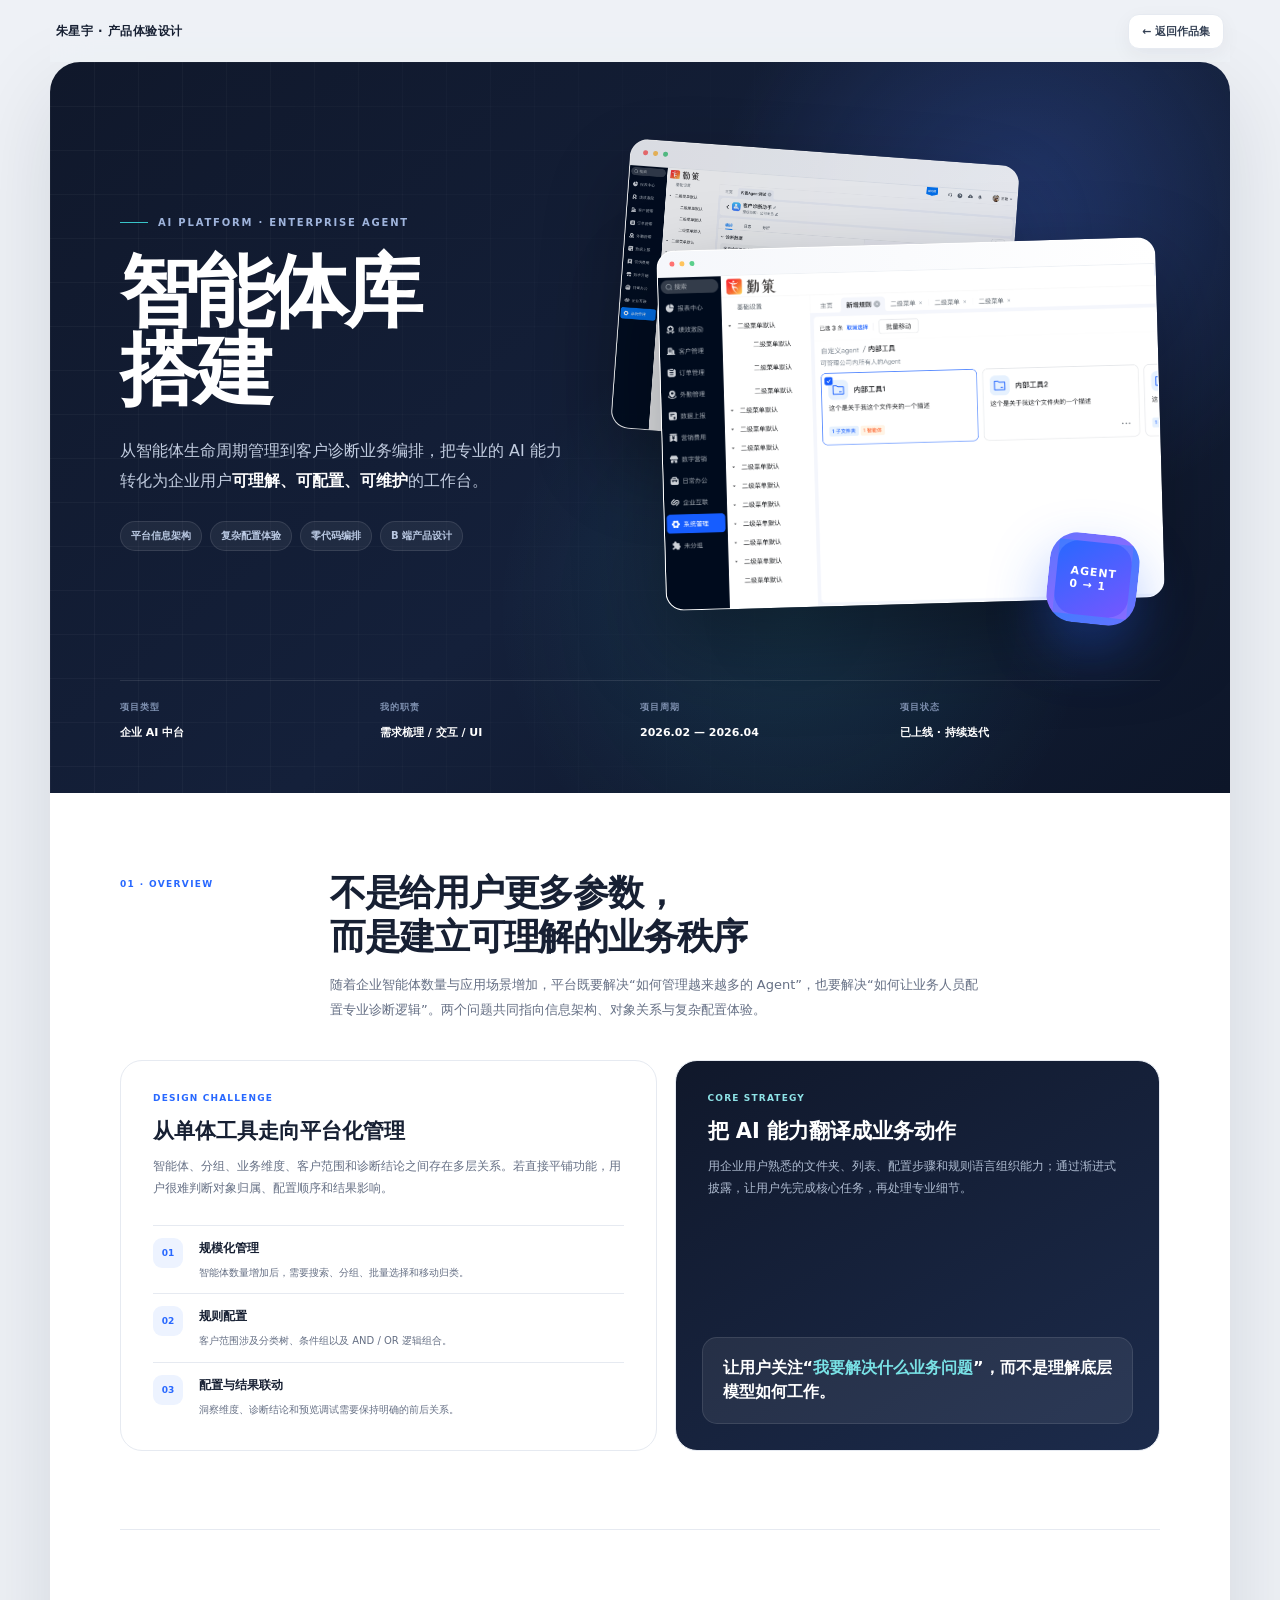
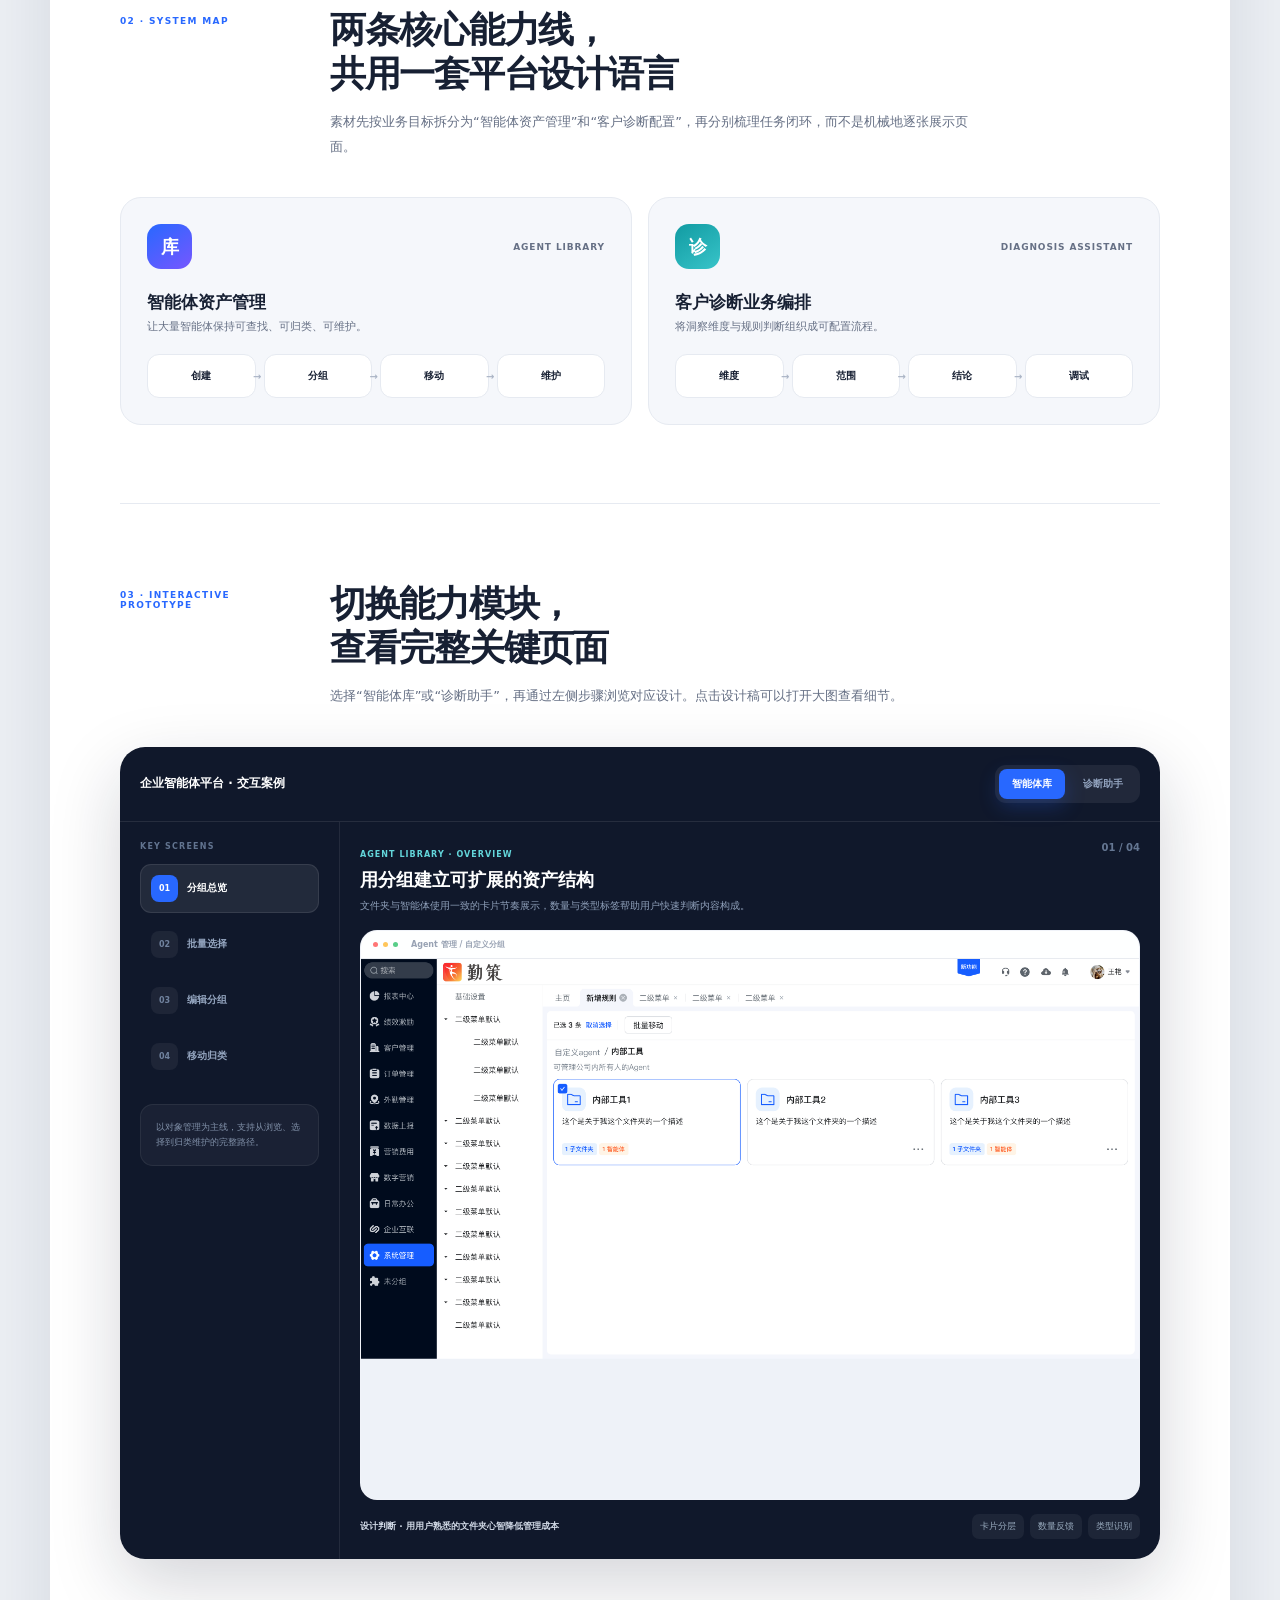
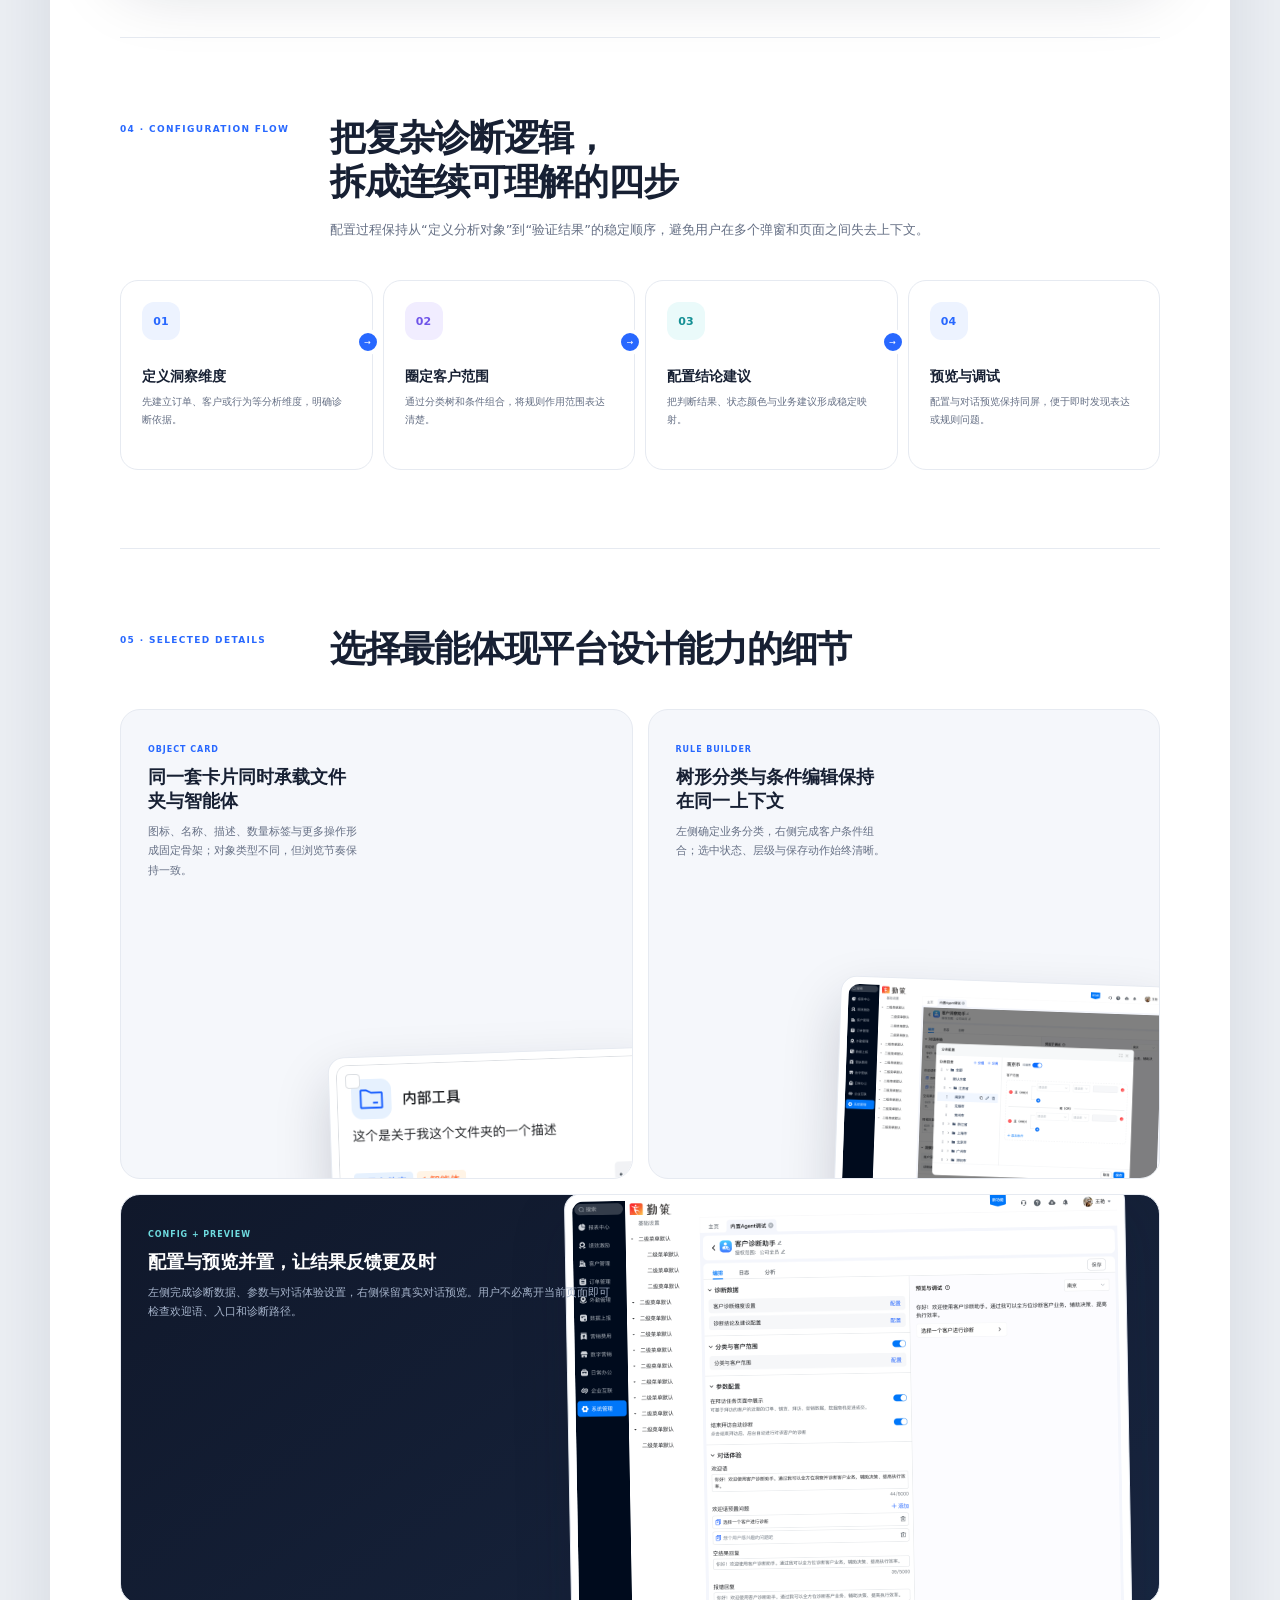
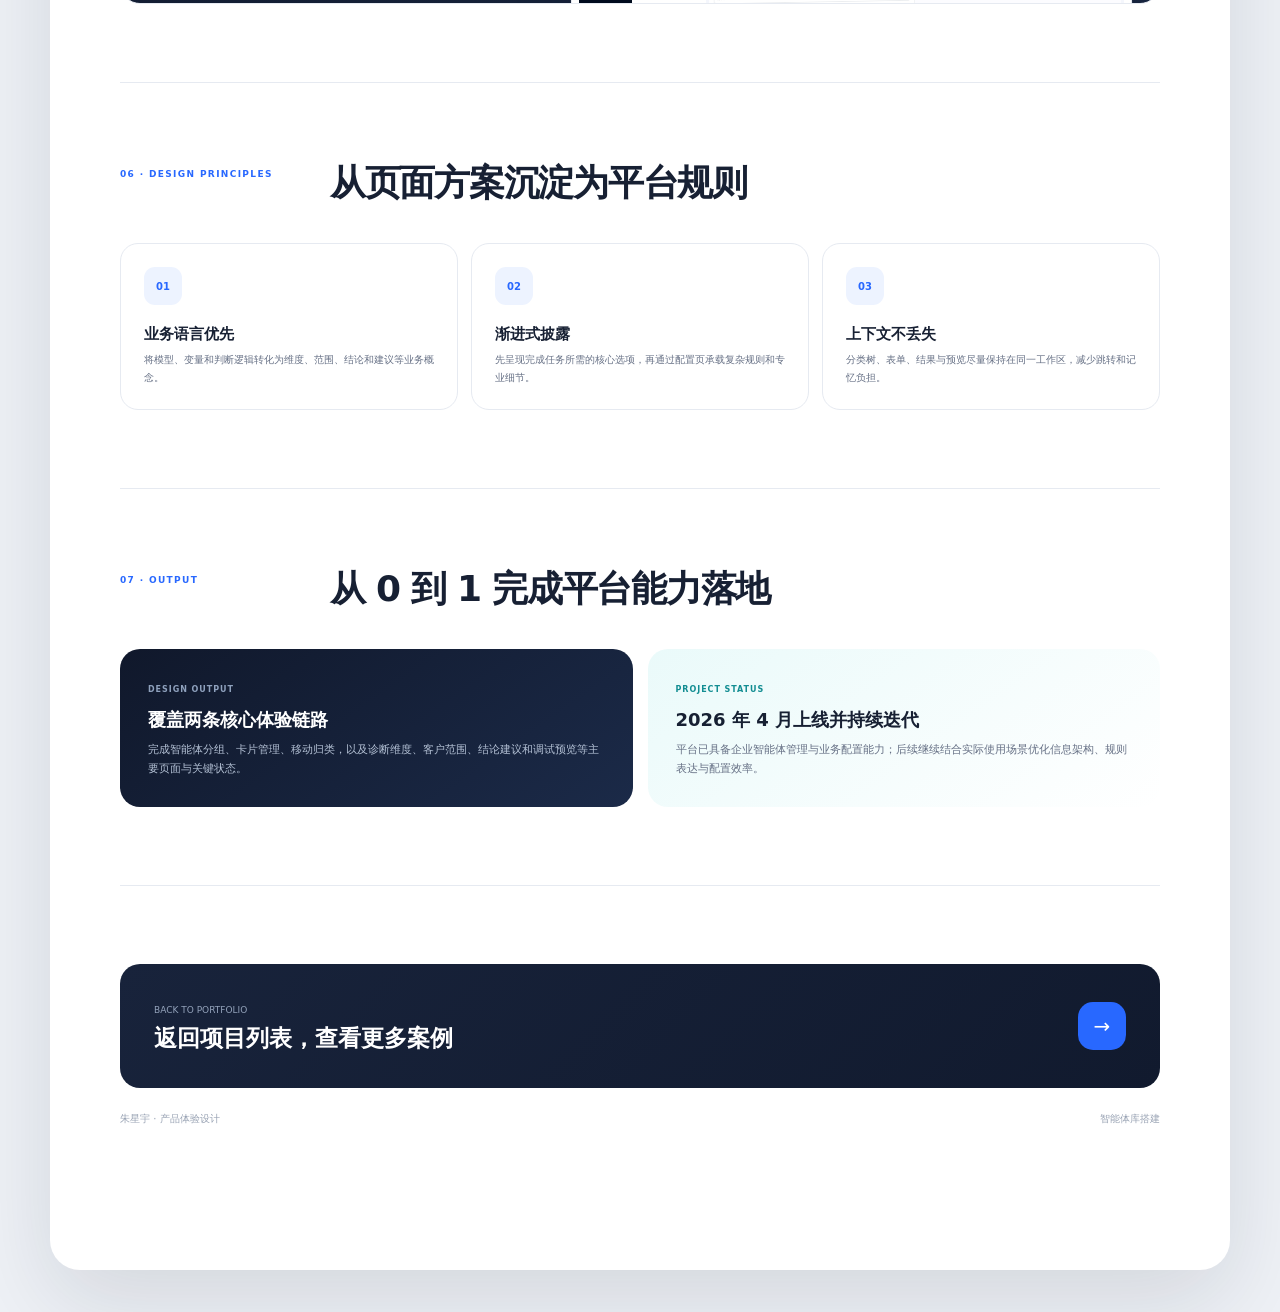
==== agent-platform.html @ 095d8491 "Update portfolio" ====
<!doctype html>
<html lang="zh-CN" class="js">
<head>
<meta charset="utf-8">
<meta name="viewport" content="width=device-width,initial-scale=1,viewport-fit=cover">
<meta name="theme-color" content="#10182b">
<title>智能体库搭建｜朱星宇作品集</title>
<style>
:root{--navy:#10182b;--navy2:#182640;--ink:#172033;--muted:#667085;--line:#e6eaf1;--surface:#f5f7fb;--blue:#2868ff;--blue2:#5b7cff;--cyan:#38c4c9;--purple:#7657ff;--soft-blue:#edf3ff;--soft-cyan:#eafafa;--soft-purple:#f1edff;--white:#fff;--shadow:0 30px 90px rgba(16,24,43,.12);--radius:28px}
*{box-sizing:border-box}html{scroll-behavior:smooth}body{margin:0;color:var(--ink);background:#eef1f6;font-family:Inter,"PingFang SC","Microsoft YaHei",system-ui,-apple-system,sans-serif;-webkit-font-smoothing:antialiased}button,a{font:inherit}button{color:inherit}a{color:inherit;text-decoration:none}img{display:block;max-width:100%}.toolbar{position:sticky;z-index:30;top:0;display:flex;align-items:center;justify-content:space-between;width:min(1180px,calc(100% - 32px));min-height:62px;margin:0 auto;padding:0 6px;background:rgba(238,241,246,.86);backdrop-filter:blur(18px)}.brand{font-size:12px;font-weight:850;letter-spacing:.04em}.back{display:inline-flex;align-items:center;gap:8px;padding:9px 13px;color:#344054;background:#fff;border:1px solid var(--line);border-radius:11px;font-size:11px;font-weight:750;box-shadow:0 6px 20px rgba(16,24,43,.05);transition:.25s}.back:hover{color:var(--blue);border-color:#c9d8ff;transform:translateY(-1px)}.wrap{width:min(1180px,calc(100% - 32px));margin:0 auto 42px}.case{overflow:hidden;background:#fff;border-radius:30px;box-shadow:var(--shadow)}
.hero{position:relative;isolation:isolate;min-height:680px;padding:82px 70px 52px;color:#fff;background:radial-gradient(circle at 82% 22%,rgba(74,120,255,.25),transparent 27%),radial-gradient(circle at 63% 75%,rgba(56,196,201,.12),transparent 32%),linear-gradient(140deg,#10182b 0%,#14203a 54%,#0d1629 100%)}.hero:before{position:absolute;z-index:-1;inset:0;background-image:linear-gradient(rgba(255,255,255,.035) 1px,transparent 1px),linear-gradient(90deg,rgba(255,255,255,.035) 1px,transparent 1px);background-size:44px 44px;mask-image:linear-gradient(90deg,#000,transparent 75%);content:""}.hero-grid{display:grid;grid-template-columns:minmax(0,.9fr) minmax(470px,1.1fr);align-items:center;gap:54px}.eyebrow{display:flex;align-items:center;gap:10px;margin-bottom:25px;color:#9fb4dc;font-size:10px;font-weight:850;letter-spacing:.18em}.eyebrow:before{width:28px;height:1px;background:var(--cyan);content:""}h1{max-width:600px;margin:0;font-size:clamp(54px,6.2vw,84px);line-height:.98;letter-spacing:-.055em}.hero-lead{max-width:570px;margin:27px 0 0;color:#c2cde0;font-size:16px;line-height:1.9}.hero-lead strong{color:#fff}.chips{display:flex;flex-wrap:wrap;gap:8px;margin-top:24px}.chip{padding:7px 10px;color:#b9c8e2;background:rgba(255,255,255,.06);border:1px solid rgba(255,255,255,.1);border-radius:999px;font-size:10px;font-weight:750}.hero-visual{position:relative;height:480px}.browser-card{position:absolute;overflow:hidden;background:#fff;border:1px solid rgba(255,255,255,.16);border-radius:18px;box-shadow:0 35px 85px rgba(0,0,0,.34)}.browser-card:before{display:block;height:25px;background:linear-gradient(90deg,#f5f7fb,#fff);border-bottom:1px solid #eef1f5;content:""}.browser-card:after{position:absolute;top:10px;left:12px;width:5px;height:5px;background:#ff7272;border-radius:50%;box-shadow:10px 0 #ffc45d,20px 0 #5bcf8c;content:""}.browser-card img{width:100%;height:calc(100% - 25px);object-fit:cover;object-position:left top}.browser-card.primary{z-index:2;right:0;bottom:20px;width:92%;height:360px;transform:rotate(-1.6deg)}.browser-card.secondary{z-index:1;top:8px;left:2px;width:72%;height:290px;opacity:.88;transform:rotate(4.2deg)}.hero-orb{position:absolute;z-index:4;right:4%;bottom:0;display:grid;place-items:center;width:90px;height:90px;background:linear-gradient(145deg,var(--blue),var(--purple));border:8px solid rgba(255,255,255,.12);border-radius:28px;box-shadow:0 25px 55px rgba(40,104,255,.35);font-size:11px;font-weight:900;letter-spacing:.08em;transform:rotate(6deg)}.hero-meta{display:grid;grid-template-columns:repeat(4,1fr);gap:0;margin-top:56px;border-top:1px solid rgba(255,255,255,.1)}.meta-item{padding:20px 20px 0 0}.meta-item span{display:block;margin-bottom:7px;color:#7f91b1;font-size:9px;font-weight:800;letter-spacing:.1em}.meta-item strong{font-size:11px;line-height:1.55}
.content{padding:0 70px 66px}.section{padding:78px 0;border-bottom:1px solid var(--line)}.section:last-child{border-bottom:0}.section-head{display:grid;grid-template-columns:180px 1fr;gap:30px;margin-bottom:38px}.section-kicker{padding-top:8px;color:var(--blue);font-size:9px;font-weight:900;letter-spacing:.15em}.section-head h2{max-width:690px;margin:0;font-size:36px;line-height:1.22;letter-spacing:-.035em}.section-intro{max-width:650px;margin:14px 0 0;color:var(--muted);font-size:13px;line-height:1.9}.overview{display:grid;grid-template-columns:1.05fr .95fr;gap:18px}.context-card,.strategy-card{padding:32px;border:1px solid var(--line);border-radius:22px}.context-card{background:#fff}.strategy-card{position:relative;overflow:hidden;min-height:320px;color:#fff;background:linear-gradient(150deg,var(--navy),#1c2b4b)}.card-label{color:var(--blue);font-size:9px;font-weight:900;letter-spacing:.13em}.strategy-card .card-label{color:#8ee3e7}.context-card h3,.strategy-card h3{margin:14px 0 10px;font-size:21px}.context-card p,.strategy-card p{margin:0;color:var(--muted);font-size:12px;line-height:1.85}.strategy-card p{max-width:480px;color:#aebbd0}.problem-list{display:grid;gap:12px;margin-top:25px}.problem{display:grid;grid-template-columns:34px 1fr;gap:12px;align-items:start;padding-top:12px;border-top:1px solid var(--line)}.problem i{display:grid;place-items:center;width:30px;height:30px;color:var(--blue);background:var(--soft-blue);border-radius:9px;font-size:9px;font-style:normal;font-weight:900}.problem strong{display:block;margin:2px 0 4px;font-size:12px}.problem span{color:var(--muted);font-size:10px;line-height:1.65}.strategy-quote{position:absolute;right:26px;bottom:26px;left:26px;padding:18px 20px;color:#fff;background:rgba(255,255,255,.07);border:1px solid rgba(255,255,255,.1);border-radius:15px;font-size:16px;font-weight:800;line-height:1.55}.strategy-quote em{color:#79e2e6;font-style:normal}
.arch-grid{display:grid;grid-template-columns:1fr 1fr;gap:16px}.arch-lane{padding:26px;background:var(--surface);border:1px solid var(--line);border-radius:21px}.arch-lane__top{display:flex;align-items:center;justify-content:space-between;gap:15px;margin-bottom:22px}.arch-lane__icon{display:grid;place-items:center;width:45px;height:45px;color:#fff;background:linear-gradient(145deg,var(--blue),var(--purple));border-radius:14px;font-size:18px;font-weight:900}.arch-lane:nth-child(2) .arch-lane__icon{background:linear-gradient(145deg,#119ba2,var(--cyan))}.arch-lane__top span{color:var(--muted);font-size:9px;font-weight:850;letter-spacing:.1em}.arch-lane h3{margin:0 0 5px;font-size:17px}.arch-lane p{margin:0;color:var(--muted);font-size:11px}.arch-flow{display:grid;grid-template-columns:repeat(4,1fr);gap:8px;margin-top:20px}.arch-step{position:relative;padding:14px 9px;background:#fff;border:1px solid var(--line);border-radius:12px;text-align:center;font-size:10px;font-weight:800}.arch-step:not(:last-child):after{position:absolute;z-index:2;top:50%;right:-7px;color:#aab4c5;content:"→";transform:translateY(-50%)}
.workspace{overflow:hidden;background:var(--navy);border-radius:25px;box-shadow:0 25px 70px rgba(16,24,43,.18)}.workspace-top{display:flex;align-items:center;justify-content:space-between;gap:20px;padding:18px 20px;border-bottom:1px solid rgba(255,255,255,.09)}.workspace-title{color:#fff;font-size:12px;font-weight:850}.mode-tabs{display:flex;gap:5px;padding:4px;background:rgba(255,255,255,.07);border-radius:11px}.mode-tab{padding:8px 13px;color:#91a2bd;background:transparent;border:0;border-radius:8px;font-size:10px;font-weight:800;cursor:pointer;transition:.22s}.mode-tab.is-active{color:#fff;background:var(--blue);box-shadow:0 7px 20px rgba(40,104,255,.25)}.workspace-body{display:grid;grid-template-columns:220px minmax(0,1fr)}.screen-menu{padding:20px;border-right:1px solid rgba(255,255,255,.08)}.screen-menu__label{margin-bottom:13px;color:#627490;font-size:8px;font-weight:900;letter-spacing:.15em}.screen-list{display:grid;gap:7px}.screen-btn{display:grid;grid-template-columns:27px 1fr;align-items:center;gap:9px;width:100%;padding:10px;color:#94a5bf;background:transparent;border:1px solid transparent;border-radius:11px;text-align:left;font-size:10px;font-weight:750;cursor:pointer;transition:.22s}.screen-btn span{display:grid;place-items:center;width:27px;height:27px;color:#71839f;background:rgba(255,255,255,.06);border-radius:8px;font-size:8px;font-weight:900}.screen-btn.is-active{color:#fff;background:rgba(255,255,255,.08);border-color:rgba(255,255,255,.09)}.screen-btn.is-active span{color:#fff;background:var(--blue)}.screen-note{margin-top:23px;padding:15px;color:#8090a8;background:rgba(255,255,255,.045);border:1px solid rgba(255,255,255,.065);border-radius:13px;font-size:9px;line-height:1.7}.screen-main{min-width:0;padding:20px}.screen-copy{display:flex;align-items:flex-start;justify-content:space-between;gap:30px;margin-bottom:16px}.screen-copy span{color:#63d6db;font-size:8px;font-weight:900;letter-spacing:.13em}.screen-copy h3{margin:7px 0 5px;color:#fff;font-size:18px}.screen-copy p{max-width:630px;margin:0;color:#8fa0ba;font-size:10px;line-height:1.7}.screen-counter{flex:0 0 auto;color:#657793;font-size:10px;font-weight:850}.design-window{position:relative;overflow:hidden;height:570px;background:#eef2f8;border:1px solid rgba(255,255,255,.1);border-radius:17px}.window-bar{position:absolute;z-index:3;top:0;right:0;left:0;display:flex;align-items:center;gap:5px;height:28px;padding:0 12px;background:rgba(255,255,255,.97);border-bottom:1px solid #e8ebf0}.window-bar i{width:5px;height:5px;background:#ff7676;border-radius:50%}.window-bar i:nth-child(2){background:#ffc65b}.window-bar i:nth-child(3){background:#59ce88}.window-bar strong{margin-left:8px;color:#98a2b3;font-size:8px}.screen-image-button{width:100%;height:100%;padding:28px 0 0;background:transparent;border:0;cursor:zoom-in}.screen-image-button img{width:100%;height:100%;object-fit:contain;object-position:center top;transition:opacity .2s,transform .45s}.screen-image-button:hover img{transform:scale(1.008)}.screen-caption{display:flex;align-items:center;justify-content:space-between;gap:14px;margin-top:14px;color:#7d8da6;font-size:9px}.screen-caption strong{color:#d1d9e6;font-size:9px}.screen-caption__changes{display:flex;flex-wrap:wrap;justify-content:flex-end;gap:6px}.screen-caption__changes span{padding:6px 8px;color:#9aacbf;background:rgba(255,255,255,.055);border-radius:7px}
.flow-board{display:grid;grid-template-columns:repeat(4,1fr);gap:10px}.flow-card{position:relative;min-height:190px;padding:21px;background:#fff;border:1px solid var(--line);border-radius:18px}.flow-card:not(:last-child):after{position:absolute;z-index:2;top:48px;right:-9px;display:grid;place-items:center;width:18px;height:18px;color:#fff;background:var(--blue);border:4px solid #fff;border-radius:50%;font-size:8px;content:"→"}.flow-card i{display:grid;place-items:center;width:38px;height:38px;margin-bottom:28px;color:var(--blue);background:var(--soft-blue);border-radius:12px;font-size:11px;font-style:normal;font-weight:900}.flow-card:nth-child(2) i{color:#6f54e9;background:var(--soft-purple)}.flow-card:nth-child(3) i{color:#148f94;background:var(--soft-cyan)}.flow-card h3{margin:0 0 7px;font-size:14px}.flow-card p{margin:0;color:var(--muted);font-size:10px;line-height:1.75}
.detail-grid{display:grid;grid-template-columns:1fr 1fr;gap:15px}.detail{position:relative;overflow:hidden;min-height:470px;padding:27px;background:var(--surface);border:1px solid var(--line);border-radius:20px}.detail--wide{grid-column:1/-1;min-height:410px;color:#fff;background:linear-gradient(145deg,var(--navy),var(--navy2))}.detail-copy{position:relative;z-index:3;max-width:47%}.detail-copy span{color:var(--blue);font-size:8px;font-weight:900;letter-spacing:.12em}.detail--wide .detail-copy span{color:#6edbdf}.detail h3{margin:9px 0;color:var(--ink);font-size:18px}.detail--wide h3{color:#fff}.detail p{margin:0;color:var(--muted);font-size:11px;line-height:1.75}.detail--wide p{color:#a5b3ca}.detail-image{position:absolute;right:-30px;bottom:-35px;width:65%;padding:7px;background:#fff;border:1px solid var(--line);border-radius:16px;box-shadow:0 25px 55px rgba(16,24,43,.18);transform:rotate(-2deg);cursor:zoom-in}.detail:nth-child(2) .detail-image{right:-10px;transform:rotate(2deg)}.detail--wide .detail-image{right:30px;bottom:-65px;width:54%;transform:rotate(-1deg)}.detail-image img{width:100%;border-radius:11px}.principles{display:grid;grid-template-columns:repeat(3,1fr);gap:13px}.principle{padding:23px;background:#fff;border:1px solid var(--line);border-radius:18px}.principle i{display:grid;place-items:center;width:38px;height:38px;margin-bottom:20px;color:var(--blue);background:var(--soft-blue);border-radius:11px;font-size:10px;font-style:normal;font-weight:900}.principle h3{margin:0 0 7px;font-size:15px}.principle p{margin:0;color:var(--muted);font-size:10px;line-height:1.75}.output{display:grid;grid-template-columns:1fr 1fr;gap:15px}.output-card{padding:28px;color:#fff;background:linear-gradient(145deg,var(--navy),#1b2a48);border-radius:20px}.output-card:last-child{color:var(--ink);background:linear-gradient(145deg,var(--soft-cyan),#fff)}.output-card span{color:#8fa1bd;font-size:8px;font-weight:900;letter-spacing:.12em}.output-card:last-child span{color:#128d92}.output-card h3{margin:12px 0 8px;font-size:18px}.output-card p{margin:0;color:#b3c0d4;font-size:11px;line-height:1.75}.output-card:last-child p{color:var(--muted)}.next-case{display:flex;align-items:center;justify-content:space-between;gap:20px;padding:34px;color:#fff;background:linear-gradient(135deg,#18233b,#111a2e);border-radius:20px;transition:.25s}.next-case:hover{transform:translateY(-2px);box-shadow:0 18px 45px rgba(16,24,43,.16)}.next-case span{color:#94a3bb;font-size:9px}.next-case h2{margin:6px 0 0;font-size:23px}.next-arrow{display:grid;place-items:center;width:48px;height:48px;background:var(--blue);border-radius:15px;font-size:20px}.footer{display:flex;justify-content:space-between;padding-top:24px;color:#98a2b3;font-size:10px}.lightbox{position:fixed;z-index:100;inset:0;display:none;place-items:center;padding:24px;background:rgba(7,12,22,.93);backdrop-filter:blur(12px)}.lightbox.is-open{display:grid}.lightbox img{max-width:min(1420px,94vw);max-height:88vh;border-radius:12px;box-shadow:0 25px 90px rgba(0,0,0,.55)}.lightbox-close{position:fixed;top:18px;right:20px;width:42px;height:42px;color:#fff;background:rgba(255,255,255,.1);border:1px solid rgba(255,255,255,.18);border-radius:50%;font-size:21px;cursor:pointer}.reveal{opacity:1}.js .reveal{opacity:0;transform:translateY(18px);transition:.65s}.js .reveal.is-visible{opacity:1;transform:none}
@media(max-width:980px){.hero{padding:70px 42px 48px}.hero-grid{grid-template-columns:1fr;gap:35px}.hero-visual{height:460px}.content{padding:0 42px 54px}.workspace-body{grid-template-columns:190px minmax(0,1fr)}.design-window{height:500px}.detail-copy{max-width:55%}}
@media(max-width:720px){html,body{max-width:100%;overflow-x:hidden}.toolbar{display:grid;grid-template-columns:minmax(0,1fr) auto;width:100%;min-height:58px;padding:8px 14px}.brand{min-width:0;font-size:11px;white-space:nowrap}.back{padding:7px 10px;font-size:10px}.wrap{width:100%;margin:0}.case{border-radius:0;box-shadow:none}.hero{min-height:auto;padding:48px 20px 28px}.hero-grid{gap:28px}.eyebrow{margin-bottom:18px}h1{font-size:47px}.hero-lead{font-size:13px}.hero-visual{height:325px}.browser-card.primary{width:96%;height:245px}.browser-card.secondary{width:77%;height:205px}.hero-orb{right:0;width:69px;height:69px;border-width:6px;border-radius:21px;font-size:9px}.hero-meta{grid-template-columns:1fr 1fr;margin-top:34px}.meta-item{padding:14px 10px 0 0}.content{padding:0 18px 42px}.section{padding:58px 0}.section-head{grid-template-columns:1fr;gap:8px;margin-bottom:27px}.section-head h2{font-size:29px}.section-intro{font-size:11px}.overview,.arch-grid,.principles,.output{grid-template-columns:1fr}.context-card,.strategy-card{padding:23px}.strategy-card{min-height:350px}.arch-flow{grid-template-columns:1fr 1fr}.arch-step:nth-child(2):after{display:none}.workspace{margin:0 -10px;border-radius:18px}.workspace-top{align-items:flex-start;flex-direction:column;padding:15px}.mode-tabs{width:100%}.mode-tab{flex:1}.workspace-body{display:block}.screen-menu{overflow:hidden;padding:14px;border-right:0;border-bottom:1px solid rgba(255,255,255,.08)}.screen-menu__label,.screen-note{display:none}.screen-list{display:flex;overflow-x:auto;gap:7px;padding-bottom:2px;scrollbar-width:none}.screen-btn{flex:0 0 137px}.screen-main{padding:15px}.screen-copy{gap:12px}.screen-copy h3{font-size:16px}.screen-copy p{font-size:9px}.design-window{height:330px;border-radius:13px}.screen-image-button img{object-position:center top}.screen-caption{align-items:flex-start;flex-direction:column}.screen-caption__changes{justify-content:flex-start}.flow-board{grid-template-columns:1fr}.flow-card{min-height:auto}.flow-card:not(:last-child):after{top:auto;right:50%;bottom:-10px;transform:translateX(50%) rotate(90deg)}.detail-grid{grid-template-columns:1fr}.detail,.detail--wide{grid-column:auto;min-height:470px;padding:23px}.detail-copy{max-width:100%}.detail-image,.detail:nth-child(2) .detail-image,.detail--wide .detail-image{right:50%;bottom:-45px;width:88%;transform:translateX(50%) rotate(-1deg)}.detail--wide .detail-image{bottom:-25px}.next-case{padding:24px}.next-case h2{font-size:18px}.next-arrow{width:42px;height:42px}.footer{flex-direction:column;gap:4px}.lightbox{padding:14px}}
@media(prefers-reduced-motion:reduce){html{scroll-behavior:auto}.js .reveal{opacity:1;transform:none;transition:none}.browser-card,.hero-orb,.next-case,.screen-image-button img{transition:none!important}}
</style>
</head>
<body>
<header class="toolbar"><a class="brand" href="index.html">朱星宇 · 产品体验设计</a><a class="back" href="index.html#projects">← 返回作品集</a></header>
<main class="wrap"><article class="case">
<section class="hero"><div class="hero-grid"><div><div class="eyebrow">AI PLATFORM · ENTERPRISE AGENT</div><h1>智能体库<br>搭建</h1><p class="hero-lead">从智能体生命周期管理到客户诊断业务编排，把专业的 AI 能力转化为企业用户<strong>可理解、可配置、可维护</strong>的工作台。</p><div class="chips"><span class="chip">平台信息架构</span><span class="chip">复杂配置体验</span><span class="chip">零代码编排</span><span class="chip">B 端产品设计</span></div></div><div class="hero-visual" aria-label="智能体平台设计稿展示"><div class="browser-card secondary"><img src="assets/images/agent-platform/diagnosis/overview.png" alt="客户诊断助手配置页面"></div><div class="browser-card primary"><img src="assets/images/agent-platform/library/library-overview.png" alt="智能体库自定义分组页面"></div><div class="hero-orb">AGENT<br>0 → 1</div></div></div><div class="hero-meta"><div class="meta-item"><span>项目类型</span><strong>企业 AI 中台</strong></div><div class="meta-item"><span>我的职责</span><strong>需求梳理 / 交互 / UI</strong></div><div class="meta-item"><span>项目周期</span><strong>2026.02 — 2026.04</strong></div><div class="meta-item"><span>项目状态</span><strong>已上线 · 持续迭代</strong></div></div></section>
<div class="content">
<section class="section reveal"><div class="section-head"><div class="section-kicker">01 · OVERVIEW</div><div><h2>不是给用户更多参数，<br>而是建立可理解的业务秩序</h2><p class="section-intro">随着企业智能体数量与应用场景增加，平台既要解决“如何管理越来越多的 Agent”，也要解决“如何让业务人员配置专业诊断逻辑”。两个问题共同指向信息架构、对象关系与复杂配置体验。</p></div></div><div class="overview"><article class="context-card"><div class="card-label">DESIGN CHALLENGE</div><h3>从单体工具走向平台化管理</h3><p>智能体、分组、业务维度、客户范围和诊断结论之间存在多层关系。若直接平铺功能，用户很难判断对象归属、配置顺序和结果影响。</p><div class="problem-list"><div class="problem"><i>01</i><div><strong>规模化管理</strong><span>智能体数量增加后，需要搜索、分组、批量选择和移动归类。</span></div></div><div class="problem"><i>02</i><div><strong>规则配置</strong><span>客户范围涉及分类树、条件组以及 AND / OR 逻辑组合。</span></div></div><div class="problem"><i>03</i><div><strong>配置与结果联动</strong><span>洞察维度、诊断结论和预览调试需要保持明确的前后关系。</span></div></div></div></article><article class="strategy-card"><div class="card-label">CORE STRATEGY</div><h3>把 AI 能力翻译成业务动作</h3><p>用企业用户熟悉的文件夹、列表、配置步骤和规则语言组织能力；通过渐进式披露，让用户先完成核心任务，再处理专业细节。</p><div class="strategy-quote">让用户关注“<em>我要解决什么业务问题</em>”，而不是理解底层模型如何工作。</div></article></div></section>
<section class="section reveal"><div class="section-head"><div class="section-kicker">02 · SYSTEM MAP</div><div><h2>两条核心能力线，<br>共用一套平台设计语言</h2><p class="section-intro">素材先按业务目标拆分为“智能体资产管理”和“客户诊断配置”，再分别梳理任务闭环，而不是机械地逐张展示页面。</p></div></div><div class="arch-grid"><article class="arch-lane"><div class="arch-lane__top"><div><div class="arch-lane__icon">库</div></div><span>AGENT LIBRARY</span></div><h3>智能体资产管理</h3><p>让大量智能体保持可查找、可归类、可维护。</p><div class="arch-flow"><div class="arch-step">创建</div><div class="arch-step">分组</div><div class="arch-step">移动</div><div class="arch-step">维护</div></div></article><article class="arch-lane"><div class="arch-lane__top"><div><div class="arch-lane__icon">诊</div></div><span>DIAGNOSIS ASSISTANT</span></div><h3>客户诊断业务编排</h3><p>将洞察维度与规则判断组织成可配置流程。</p><div class="arch-flow"><div class="arch-step">维度</div><div class="arch-step">范围</div><div class="arch-step">结论</div><div class="arch-step">调试</div></div></article></div></section>
<section class="section reveal" id="prototype"><div class="section-head"><div class="section-kicker">03 · INTERACTIVE PROTOTYPE</div><div><h2>切换能力模块，<br>查看完整关键页面</h2><p class="section-intro">选择“智能体库”或“诊断助手”，再通过左侧步骤浏览对应设计。点击设计稿可以打开大图查看细节。</p></div></div><div class="workspace"><div class="workspace-top"><div class="workspace-title">企业智能体平台 · 交互案例</div><div class="mode-tabs" role="tablist" aria-label="选择能力模块"><button class="mode-tab is-active" type="button" data-mode="library" aria-pressed="true">智能体库</button><button class="mode-tab" type="button" data-mode="diagnosis" aria-pressed="false">诊断助手</button></div></div><div class="workspace-body"><aside class="screen-menu"><div class="screen-menu__label">KEY SCREENS</div><div class="screen-list" id="screen-list"></div><div class="screen-note" id="screen-note">以对象管理为主线，支持从浏览、选择到归类维护的完整路径。</div></aside><div class="screen-main"><div class="screen-copy"><div><span id="screen-label">AGENT LIBRARY · OVERVIEW</span><h3 id="screen-title">用分组建立可扩展的资产结构</h3><p id="screen-desc">文件夹与智能体使用一致的卡片节奏展示，数量与类型标签帮助用户快速判断内容构成。</p></div><div class="screen-counter" id="screen-counter">01 / 04</div></div><div class="design-window"><div class="window-bar"><i></i><i></i><i></i><strong id="window-name">Agent 管理 / 自定义分组</strong></div><button class="screen-image-button lightbox-trigger" id="screen-image-button" type="button" data-image="assets/images/agent-platform/library/library-overview.png" aria-label="放大查看智能体库分组总览设计稿"><img id="screen-image" src="assets/images/agent-platform/library/library-overview.png" alt="智能体库分组总览设计稿"></button></div><div class="screen-caption"><strong id="screen-decision">设计判断 · 用用户熟悉的文件夹心智降低管理成本</strong><div class="screen-caption__changes" id="screen-changes"><span>卡片分层</span><span>数量反馈</span><span>类型识别</span></div></div></div></div></div></section>
<section class="section reveal"><div class="section-head"><div class="section-kicker">04 · CONFIGURATION FLOW</div><div><h2>把复杂诊断逻辑，<br>拆成连续可理解的四步</h2><p class="section-intro">配置过程保持从“定义分析对象”到“验证结果”的稳定顺序，避免用户在多个弹窗和页面之间失去上下文。</p></div></div><div class="flow-board"><article class="flow-card"><i>01</i><h3>定义洞察维度</h3><p>先建立订单、客户或行为等分析维度，明确诊断依据。</p></article><article class="flow-card"><i>02</i><h3>圈定客户范围</h3><p>通过分类树和条件组合，将规则作用范围表达清楚。</p></article><article class="flow-card"><i>03</i><h3>配置结论建议</h3><p>把判断结果、状态颜色与业务建议形成稳定映射。</p></article><article class="flow-card"><i>04</i><h3>预览与调试</h3><p>配置与对话预览保持同屏，便于即时发现表达或规则问题。</p></article></div></section>
<section class="section reveal"><div class="section-head"><div class="section-kicker">05 · SELECTED DETAILS</div><div><h2>选择最能体现平台设计能力的细节</h2></div></div><div class="detail-grid"><article class="detail"><div class="detail-copy"><span>OBJECT CARD</span><h3>同一套卡片同时承载文件夹与智能体</h3><p>图标、名称、描述、数量标签与更多操作形成固定骨架；对象类型不同，但浏览节奏保持一致。</p></div><button class="detail-image lightbox-trigger" type="button" data-image="assets/images/agent-platform/library/group-card.png" aria-label="放大查看智能体分组卡片"><img src="assets/images/agent-platform/library/group-card.png" alt="智能体分组卡片细节"></button></article><article class="detail"><div class="detail-copy"><span>RULE BUILDER</span><h3>树形分类与条件编辑保持在同一上下文</h3><p>左侧确定业务分类，右侧完成客户条件组合；选中状态、层级与保存动作始终清晰。</p></div><button class="detail-image lightbox-trigger" type="button" data-image="assets/images/agent-platform/diagnosis/scope-rules.png" aria-label="放大查看客户范围规则配置"><img src="assets/images/agent-platform/diagnosis/scope-rules.png" alt="客户范围规则配置"></button></article><article class="detail detail--wide"><div class="detail-copy"><span>CONFIG + PREVIEW</span><h3>配置与预览并置，让结果反馈更及时</h3><p>左侧完成诊断数据、参数与对话体验设置，右侧保留真实对话预览。用户不必离开当前页面即可检查欢迎语、入口和诊断路径。</p></div><button class="detail-image lightbox-trigger" type="button" data-image="assets/images/agent-platform/diagnosis/overview.png" aria-label="放大查看客户诊断助手配置与预览"><img src="assets/images/agent-platform/diagnosis/overview.png" alt="客户诊断助手配置与预览"></button></article></div></section>
<section class="section reveal"><div class="section-head"><div class="section-kicker">06 · DESIGN PRINCIPLES</div><div><h2>从页面方案沉淀为平台规则</h2></div></div><div class="principles"><article class="principle"><i>01</i><h3>业务语言优先</h3><p>将模型、变量和判断逻辑转化为维度、范围、结论和建议等业务概念。</p></article><article class="principle"><i>02</i><h3>渐进式披露</h3><p>先呈现完成任务所需的核心选项，再通过配置页承载复杂规则和专业细节。</p></article><article class="principle"><i>03</i><h3>上下文不丢失</h3><p>分类树、表单、结果与预览尽量保持在同一工作区，减少跳转和记忆负担。</p></article></div></section>
<section class="section reveal"><div class="section-head"><div class="section-kicker">07 · OUTPUT</div><div><h2>从 0 到 1 完成平台能力落地</h2></div></div><div class="output"><article class="output-card"><span>DESIGN OUTPUT</span><h3>覆盖两条核心体验链路</h3><p>完成智能体分组、卡片管理、移动归类，以及诊断维度、客户范围、结论建议和调试预览等主要页面与关键状态。</p></article><article class="output-card"><span>PROJECT STATUS</span><h3>2026 年 4 月上线并持续迭代</h3><p>平台已具备企业智能体管理与业务配置能力；后续继续结合实际使用场景优化信息架构、规则表达与配置效率。</p></article></div></section>
<section class="section reveal"><a class="next-case" href="index.html#projects"><div><span>BACK TO PORTFOLIO</span><h2>返回项目列表，查看更多案例</h2></div><div class="next-arrow">→</div></a><footer class="footer"><span>朱星宇 · 产品体验设计</span><span>智能体库搭建</span></footer></section>
</div></article></main>
<div class="lightbox" role="dialog" aria-modal="true" aria-label="设计稿大图预览"><button class="lightbox-close" type="button" aria-label="关闭">×</button><img src="" alt="设计稿大图"></div>
<script>
const screens={
 library:{note:'以对象管理为主线，支持从浏览、选择到归类维护的完整路径。',items:[
  {name:'分组总览',label:'AGENT LIBRARY · OVERVIEW',title:'用分组建立可扩展的资产结构',desc:'文件夹与智能体使用一致的卡片节奏展示，数量与类型标签帮助用户快速判断内容构成。',image:'assets/images/agent-platform/library/library-overview.png',alt:'智能体库分组总览设计稿',window:'Agent 管理 / 自定义分组',decision:'设计判断 · 用用户熟悉的文件夹心智降低管理成本',changes:['卡片分层','数量反馈','类型识别']},
  {name:'批量选择',label:'AGENT LIBRARY · SELECTION',title:'让批量操作保持明确的选择反馈',desc:'选择状态直接作用于卡片边框和复选框，用户可以连续选择文件夹与智能体，再执行统一操作。',image:'assets/images/agent-platform/library/library-selection.png',alt:'智能体库批量选择页面',window:'Agent 管理 / 批量操作',decision:'设计判断 · 选择反馈同时覆盖控件与对象容器',changes:['选择态','批量操作','状态一致']},
  {name:'编辑分组',label:'AGENT LIBRARY · EDIT',title:'用轻量弹窗维护分组信息',desc:'分类名称、上级分类、排序号与描述集中在单一任务中，降低编辑动作对主页面浏览上下文的干扰。',image:'assets/images/agent-platform/library/edit-group.png',alt:'编辑智能体分组弹窗',window:'分类管理 / 编辑信息',decision:'设计判断 · 弹窗只承载单一对象的基础信息维护',changes:['字段分组','层级选择','字符反馈']},
  {name:'移动归类',label:'AGENT LIBRARY · MOVE',title:'通过树形结构完成对象移动',desc:'在移动前完整展示目标层级，禁用不可选择节点，并将确认动作固定在底部，降低错误归类风险。',image:'assets/images/agent-platform/library/move-item.png',alt:'移动智能体或分组弹窗',window:'Agent 管理 / 移动',decision:'设计判断 · 先看清目标结构，再提交不可逆的归类动作',changes:['树形层级','禁用状态','固定操作']}
 ]},
 diagnosis:{note:'按业务配置顺序组织页面，使专业规则在一个连续流程中逐步完成。',items:[
  {name:'助手总览',label:'DIAGNOSIS · OVERVIEW',title:'将配置与对话预览放在同一工作区',desc:'左侧按诊断数据、参数和对话体验组织配置，右侧持续展示真实使用视角，缩短配置与验证之间的距离。',image:'assets/images/agent-platform/diagnosis/overview.png',alt:'客户诊断助手配置总览',window:'客户诊断助手 / 编辑与预览',decision:'设计判断 · 配置和结果并置，持续保留任务上下文',changes:['双栏工作区','分组配置','即时预览']},
  {name:'洞察维度',label:'DIAGNOSIS · DIMENSIONS',title:'把专业诊断拆成可维护的业务维度',desc:'通过分类树管理维度集合，在右侧配置数据源、查询条件与输出映射，让复杂能力拥有清晰归属。',image:'assets/images/agent-platform/diagnosis/dimension-config.png',alt:'客户洞察维度配置页面',window:'诊断数据 / 客户洞察维度配置',decision:'设计判断 · 左侧管理结构，右侧处理当前维度细节',changes:['分类树','数据条件','结果映射']},
  {name:'客户范围',label:'DIAGNOSIS · SCOPE RULES',title:'用条件组表达客户范围与逻辑关系',desc:'分类选择、条件行和 AND / OR 关系在同一弹窗内完成；重复结构和增删反馈帮助用户理解规则组合。',image:'assets/images/agent-platform/diagnosis/scope-rules.png',alt:'符合客户范围配置页面',window:'分类配置 / 符合客户范围',decision:'设计判断 · 将逻辑规则可视化，减少自然语言歧义',changes:['条件组','AND / OR','错误预防']},
  {name:'分类命名',label:'DIAGNOSIS · CATEGORY',title:'让业务分类可以被独立维护',desc:'维度分类名称在当前结构中直接编辑，减少返回上级页面的路径，同时保持分类与内容的视觉关联。',image:'assets/images/agent-platform/diagnosis/rename-category.png',alt:'维度分类名称编辑页面',window:'诊断数据 / 维度分类配置',decision:'设计判断 · 在最接近对象的位置完成轻量维护',changes:['就近编辑','层级定位','低干扰']},
  {name:'结论建议',label:'DIAGNOSIS · CONCLUSION',title:'统一诊断状态、表达与行动建议',desc:'将模型选择、状态映射、颜色反馈和结论建议集中配置，使诊断输出既可被系统识别，也方便业务人员维护。',image:'assets/images/agent-platform/diagnosis/conclusion-config.png',alt:'诊断结论与建议配置页面',window:'诊断数据 / 诊断结论与建议',decision:'设计判断 · 让判断结果与后续行动形成稳定映射',changes:['状态映射','颜色语义','建议配置']}
 ]}
};
let mode='library',index=0;const list=document.querySelector('#screen-list'),image=document.querySelector('#screen-image'),imageButton=document.querySelector('#screen-image-button');
function renderMenu(){list.innerHTML=screens[mode].items.map((item,i)=>`<button class="screen-btn${i===index?' is-active':''}" type="button" data-index="${i}"><span>${String(i+1).padStart(2,'0')}</span>${item.name}</button>`).join('');list.querySelectorAll('.screen-btn').forEach(btn=>btn.addEventListener('click',()=>{index=Number(btn.dataset.index);render()}))}
function render(){const group=screens[mode],item=group.items[index];renderMenu();document.querySelector('#screen-note').textContent=group.note;document.querySelector('#screen-label').textContent=item.label;document.querySelector('#screen-title').textContent=item.title;document.querySelector('#screen-desc').textContent=item.desc;document.querySelector('#screen-counter').textContent=`${String(index+1).padStart(2,'0')} / ${String(group.items.length).padStart(2,'0')}`;document.querySelector('#window-name').textContent=item.window;document.querySelector('#screen-decision').textContent=item.decision;document.querySelector('#screen-changes').innerHTML=item.changes.map(x=>`<span>${x}</span>`).join('');image.style.opacity='0';setTimeout(()=>{image.src=item.image;image.alt=item.alt;imageButton.dataset.image=item.image;imageButton.setAttribute('aria-label',`放大查看${item.alt}`);image.style.opacity='1'},110)}
document.querySelectorAll('.mode-tab').forEach(btn=>btn.addEventListener('click',()=>{mode=btn.dataset.mode;index=0;document.querySelectorAll('.mode-tab').forEach(x=>{const active=x===btn;x.classList.toggle('is-active',active);x.setAttribute('aria-pressed',String(active))});render()}));render();
const revealObserver=new IntersectionObserver(entries=>entries.forEach(entry=>{if(entry.isIntersecting){entry.target.classList.add('is-visible');revealObserver.unobserve(entry.target)}}),{threshold:.07});document.querySelectorAll('.reveal').forEach(el=>revealObserver.observe(el));
const lightbox=document.querySelector('.lightbox'),lightboxImage=lightbox.querySelector('img');let lastFocus=null;function openLightbox(trigger){lastFocus=trigger;lightboxImage.src=trigger.dataset.image;lightbox.classList.add('is-open');document.body.style.overflow='hidden';lightbox.querySelector('.lightbox-close').focus()}function closeLightbox(){lightbox.classList.remove('is-open');document.body.style.overflow='';lightboxImage.src='';lastFocus?.focus()}document.addEventListener('click',event=>{const trigger=event.target.closest('.lightbox-trigger');if(trigger)openLightbox(trigger)});lightbox.querySelector('.lightbox-close').addEventListener('click',closeLightbox);lightbox.addEventListener('click',event=>{if(event.target===lightbox)closeLightbox()});document.addEventListener('keydown',event=>{if(event.key==='Escape'&&lightbox.classList.contains('is-open'))closeLightbox()});
</script>
</body></html>
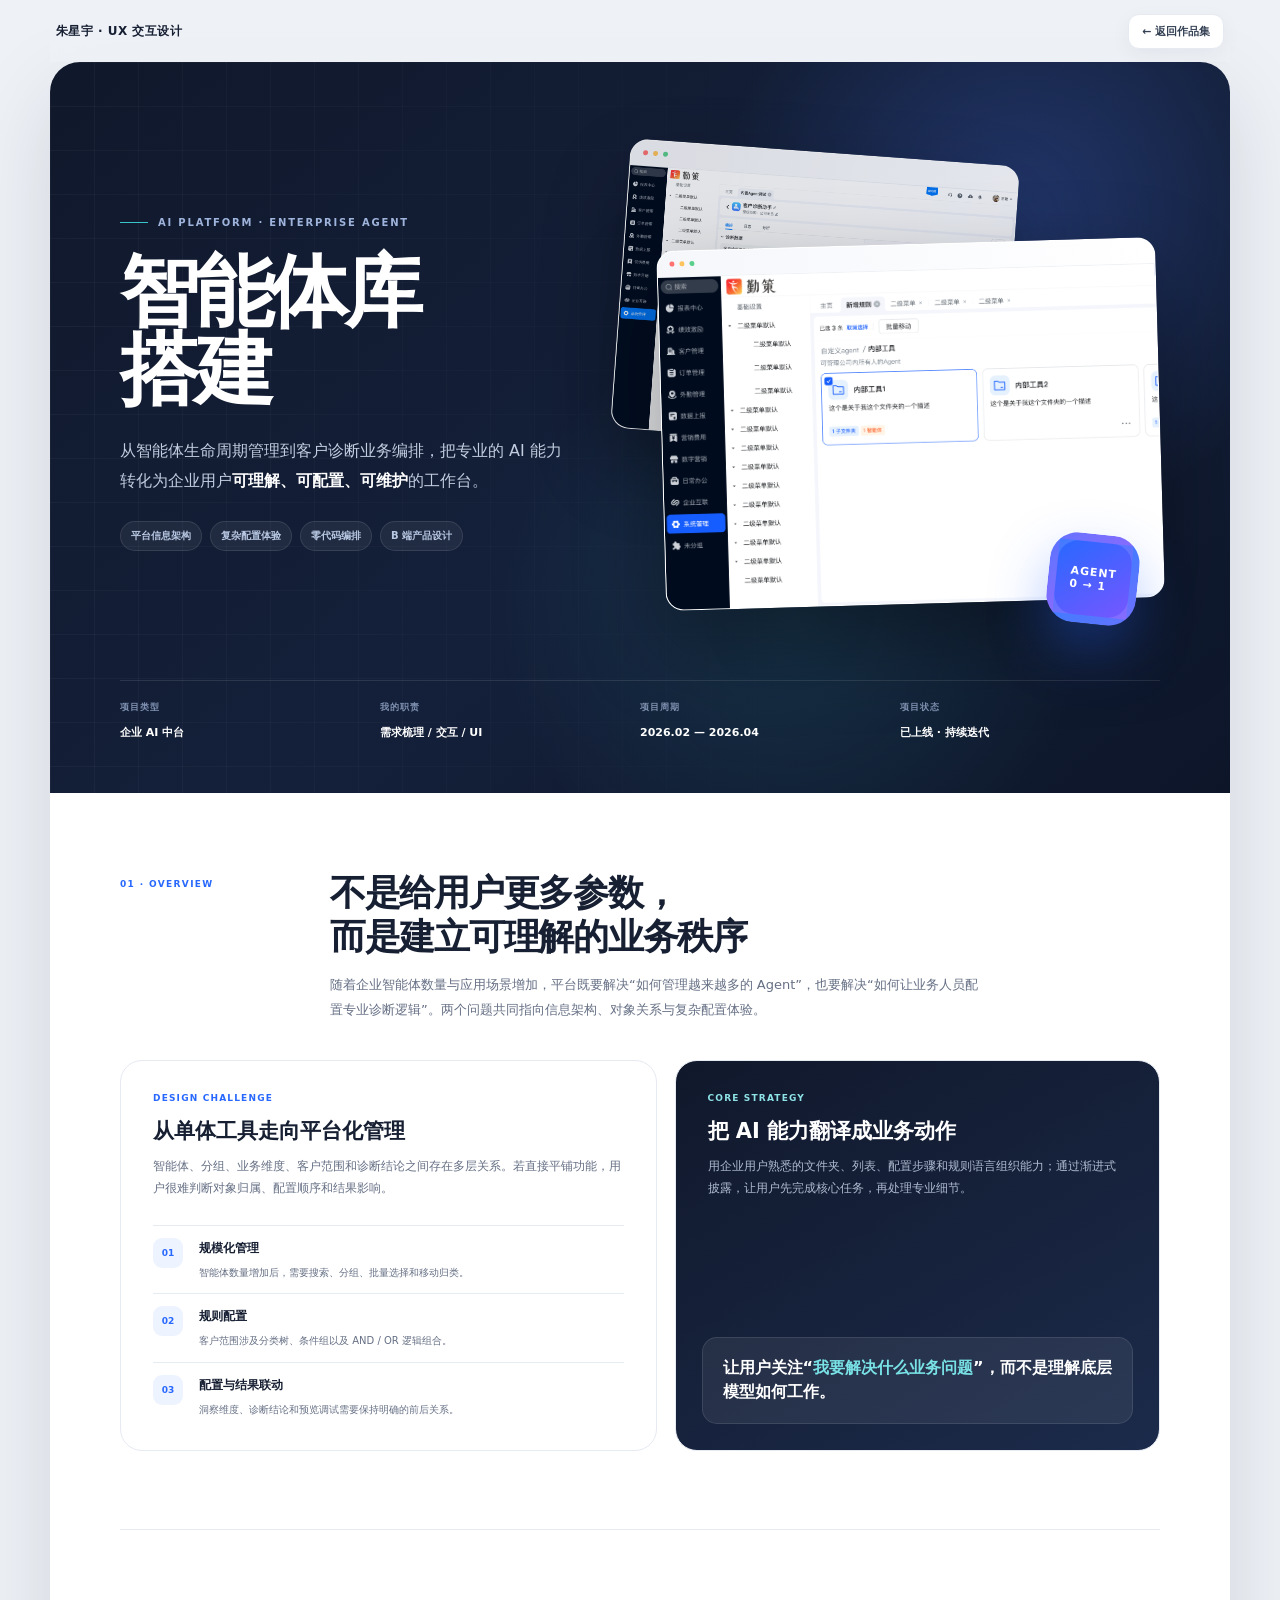
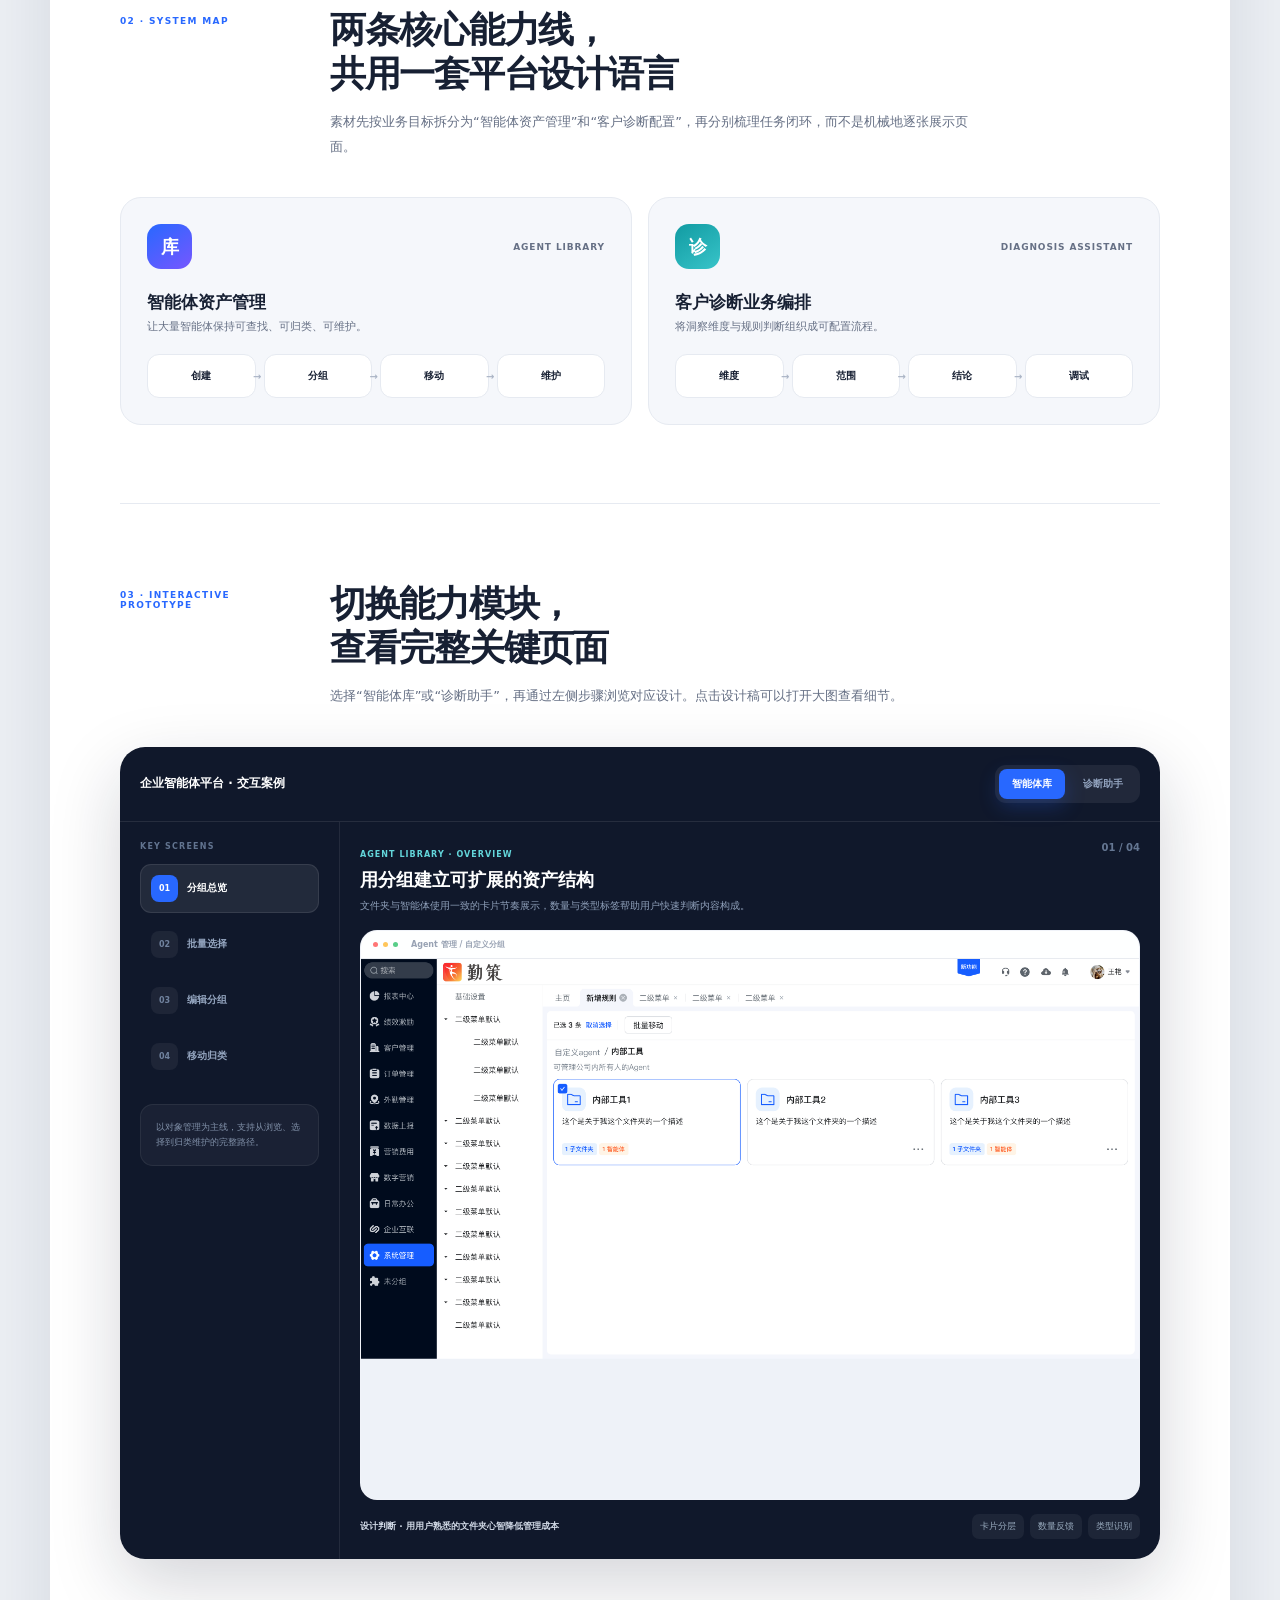
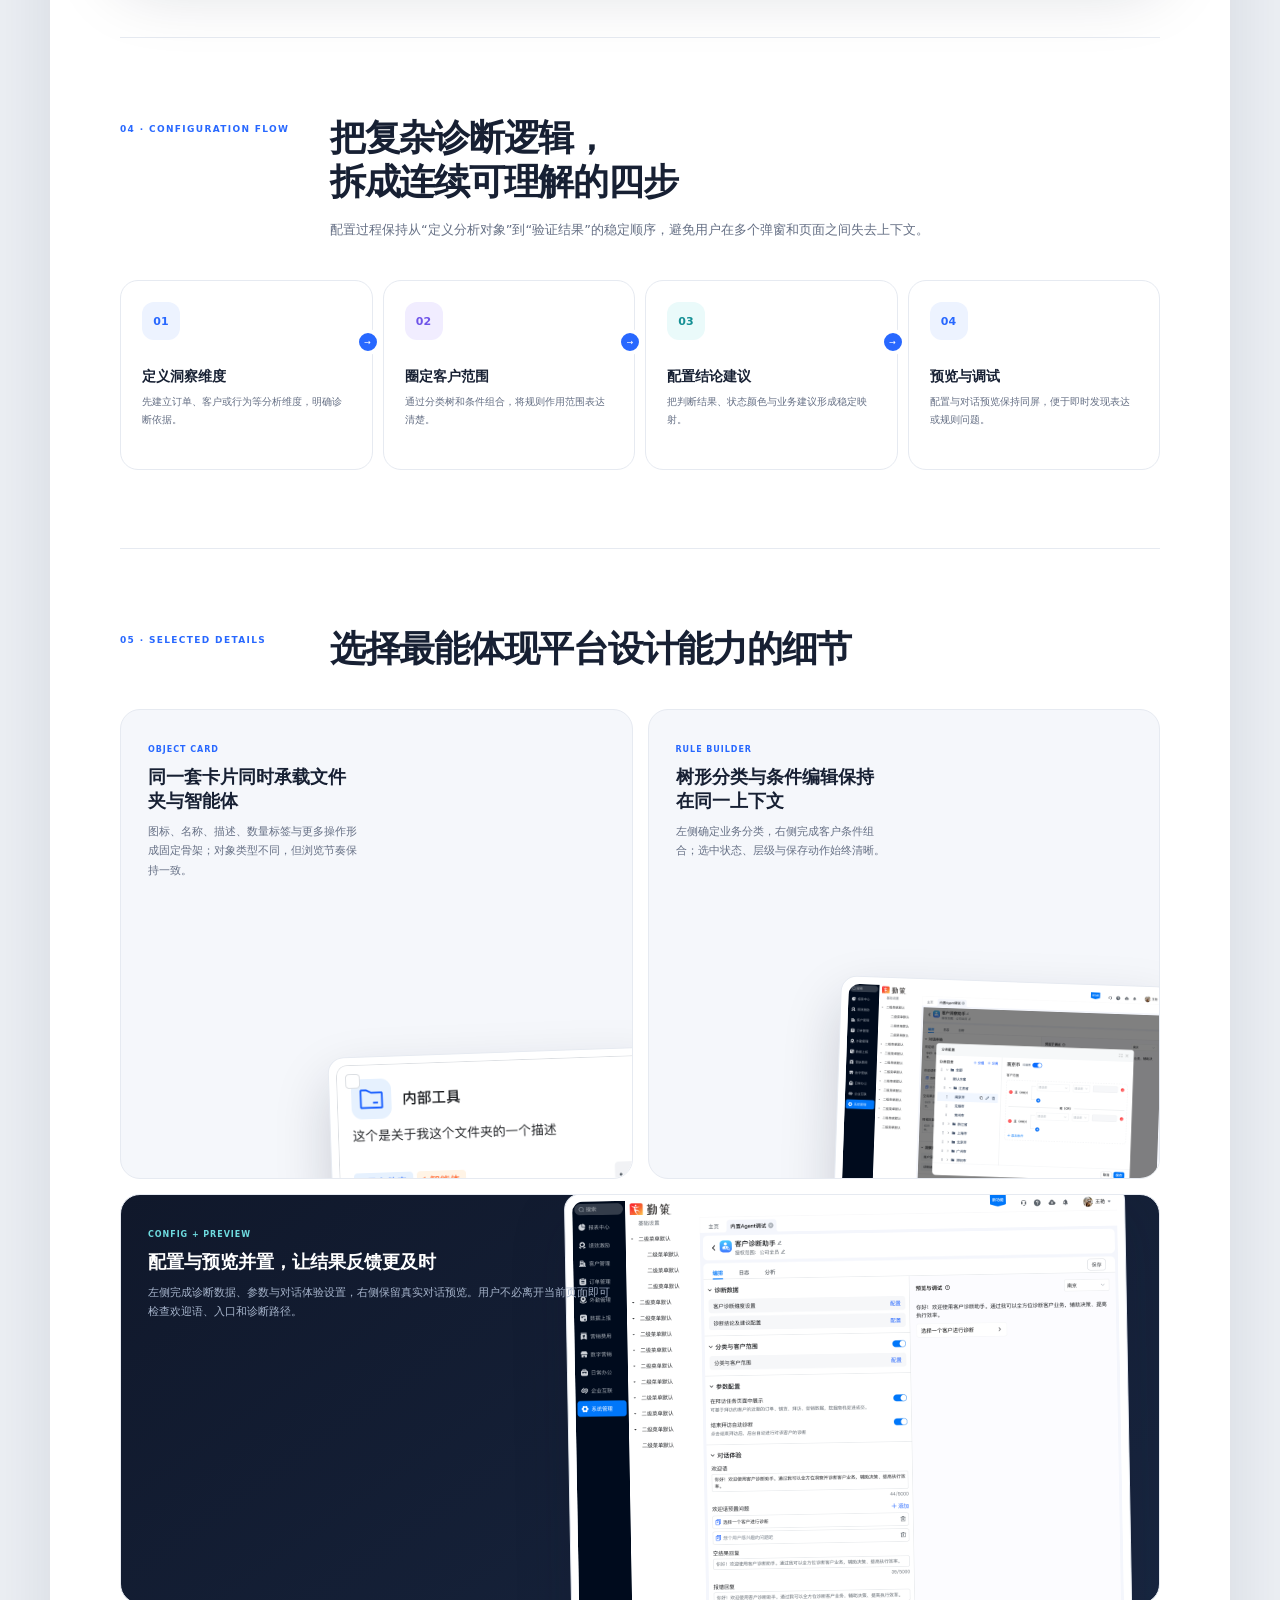
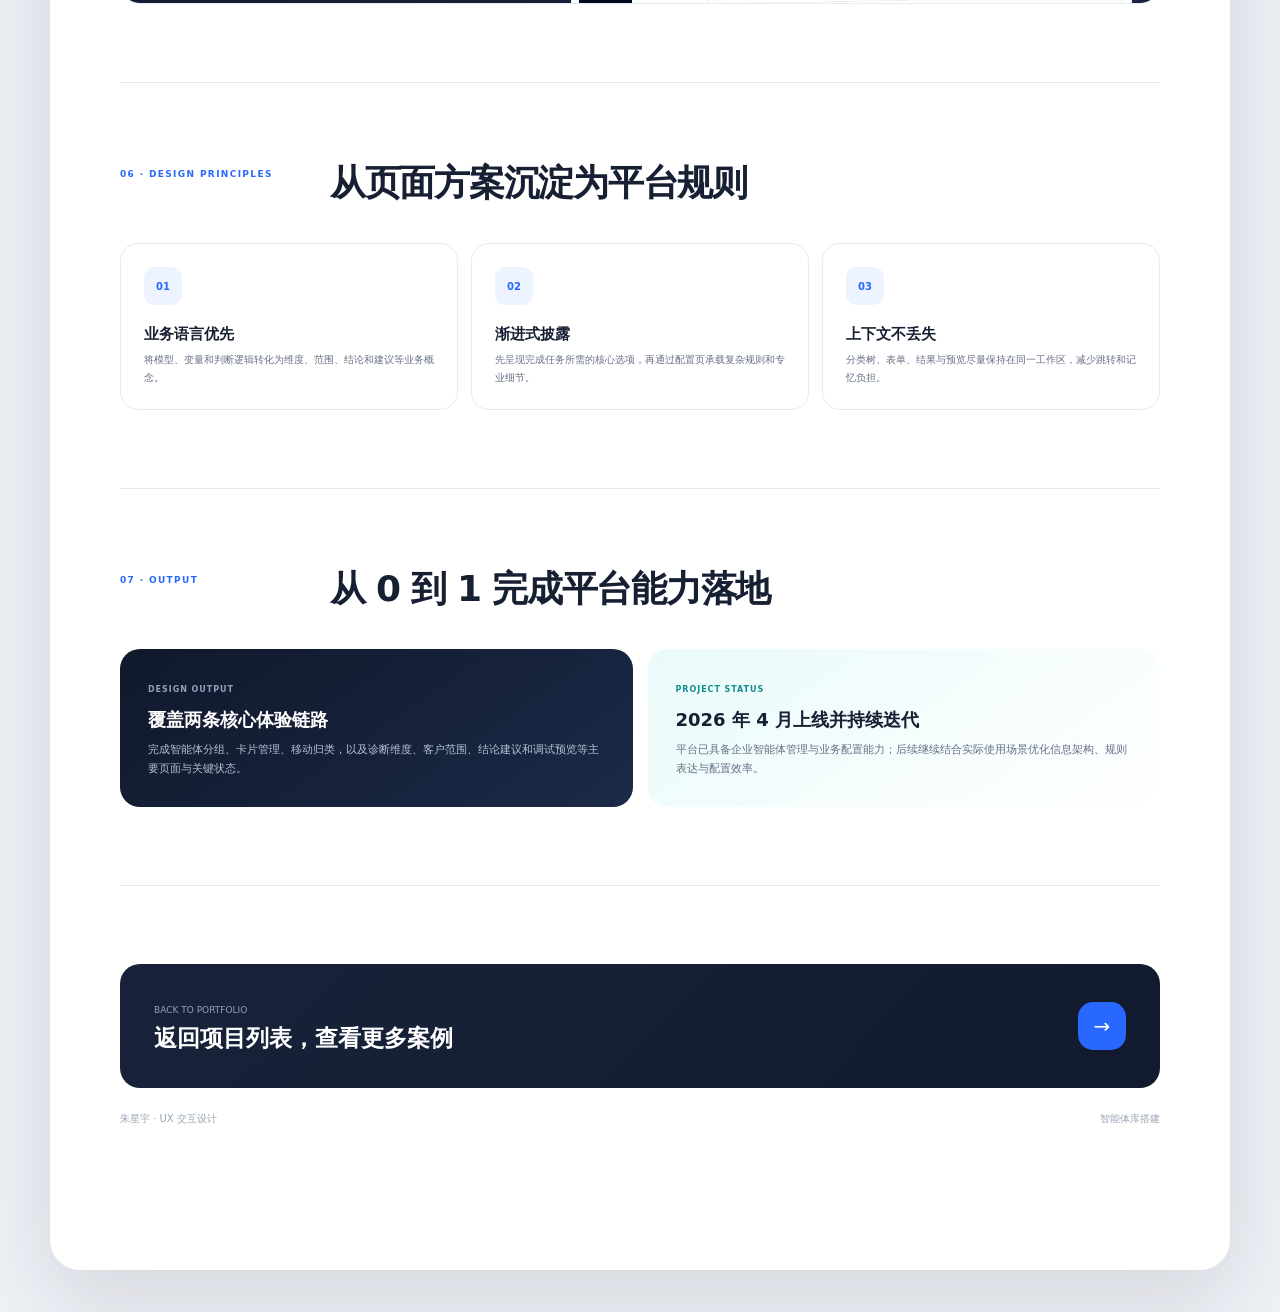
==== commit a0ac12e1: "Update portfolio" ====
--- a/agent-platform.html
+++ b/agent-platform.html
@@ -4,7 +4,7 @@
 <meta charset="utf-8">
 <meta name="viewport" content="width=device-width,initial-scale=1,viewport-fit=cover">
 <meta name="theme-color" content="#10182b">
-<title>智能体库搭建｜朱星宇作品集</title>
+<title>智能体库搭建｜朱星宇 UX 作品集</title>
 <style>
 :root{--navy:#10182b;--navy2:#182640;--ink:#172033;--muted:#667085;--line:#e6eaf1;--surface:#f5f7fb;--blue:#2868ff;--blue2:#5b7cff;--cyan:#38c4c9;--purple:#7657ff;--soft-blue:#edf3ff;--soft-cyan:#eafafa;--soft-purple:#f1edff;--white:#fff;--shadow:0 30px 90px rgba(16,24,43,.12);--radius:28px}
 *{box-sizing:border-box}html{scroll-behavior:smooth}body{margin:0;color:var(--ink);background:#eef1f6;font-family:Inter,"PingFang SC","Microsoft YaHei",system-ui,-apple-system,sans-serif;-webkit-font-smoothing:antialiased}button,a{font:inherit}button{color:inherit}a{color:inherit;text-decoration:none}img{display:block;max-width:100%}.toolbar{position:sticky;z-index:30;top:0;display:flex;align-items:center;justify-content:space-between;width:min(1180px,calc(100% - 32px));min-height:62px;margin:0 auto;padding:0 6px;background:rgba(238,241,246,.86);backdrop-filter:blur(18px)}.brand{font-size:12px;font-weight:850;letter-spacing:.04em}.back{display:inline-flex;align-items:center;gap:8px;padding:9px 13px;color:#344054;background:#fff;border:1px solid var(--line);border-radius:11px;font-size:11px;font-weight:750;box-shadow:0 6px 20px rgba(16,24,43,.05);transition:.25s}.back:hover{color:var(--blue);border-color:#c9d8ff;transform:translateY(-1px)}.wrap{width:min(1180px,calc(100% - 32px));margin:0 auto 42px}.case{overflow:hidden;background:#fff;border-radius:30px;box-shadow:var(--shadow)}
@@ -17,10 +17,17 @@
 @media(max-width:980px){.hero{padding:70px 42px 48px}.hero-grid{grid-template-columns:1fr;gap:35px}.hero-visual{height:460px}.content{padding:0 42px 54px}.workspace-body{grid-template-columns:190px minmax(0,1fr)}.design-window{height:500px}.detail-copy{max-width:55%}}
 @media(max-width:720px){html,body{max-width:100%;overflow-x:hidden}.toolbar{display:grid;grid-template-columns:minmax(0,1fr) auto;width:100%;min-height:58px;padding:8px 14px}.brand{min-width:0;font-size:11px;white-space:nowrap}.back{padding:7px 10px;font-size:10px}.wrap{width:100%;margin:0}.case{border-radius:0;box-shadow:none}.hero{min-height:auto;padding:48px 20px 28px}.hero-grid{gap:28px}.eyebrow{margin-bottom:18px}h1{font-size:47px}.hero-lead{font-size:13px}.hero-visual{height:325px}.browser-card.primary{width:96%;height:245px}.browser-card.secondary{width:77%;height:205px}.hero-orb{right:0;width:69px;height:69px;border-width:6px;border-radius:21px;font-size:9px}.hero-meta{grid-template-columns:1fr 1fr;margin-top:34px}.meta-item{padding:14px 10px 0 0}.content{padding:0 18px 42px}.section{padding:58px 0}.section-head{grid-template-columns:1fr;gap:8px;margin-bottom:27px}.section-head h2{font-size:29px}.section-intro{font-size:11px}.overview,.arch-grid,.principles,.output{grid-template-columns:1fr}.context-card,.strategy-card{padding:23px}.strategy-card{min-height:350px}.arch-flow{grid-template-columns:1fr 1fr}.arch-step:nth-child(2):after{display:none}.workspace{margin:0 -10px;border-radius:18px}.workspace-top{align-items:flex-start;flex-direction:column;padding:15px}.mode-tabs{width:100%}.mode-tab{flex:1}.workspace-body{display:block}.screen-menu{overflow:hidden;padding:14px;border-right:0;border-bottom:1px solid rgba(255,255,255,.08)}.screen-menu__label,.screen-note{display:none}.screen-list{display:flex;overflow-x:auto;gap:7px;padding-bottom:2px;scrollbar-width:none}.screen-btn{flex:0 0 137px}.screen-main{padding:15px}.screen-copy{gap:12px}.screen-copy h3{font-size:16px}.screen-copy p{font-size:9px}.design-window{height:330px;border-radius:13px}.screen-image-button img{object-position:center top}.screen-caption{align-items:flex-start;flex-direction:column}.screen-caption__changes{justify-content:flex-start}.flow-board{grid-template-columns:1fr}.flow-card{min-height:auto}.flow-card:not(:last-child):after{top:auto;right:50%;bottom:-10px;transform:translateX(50%) rotate(90deg)}.detail-grid{grid-template-columns:1fr}.detail,.detail--wide{grid-column:auto;min-height:470px;padding:23px}.detail-copy{max-width:100%}.detail-image,.detail:nth-child(2) .detail-image,.detail--wide .detail-image{right:50%;bottom:-45px;width:88%;transform:translateX(50%) rotate(-1deg)}.detail--wide .detail-image{bottom:-25px}.next-case{padding:24px}.next-case h2{font-size:18px}.next-arrow{width:42px;height:42px}.footer{flex-direction:column;gap:4px}.lightbox{padding:14px}}
 @media(prefers-reduced-motion:reduce){html{scroll-behavior:auto}.js .reveal{opacity:1;transform:none;transition:none}.browser-card,.hero-orb,.next-case,.screen-image-button img{transition:none!important}}
+
+/* Global mobile safe area: keep a consistent ~10px outer rhythm across all case pages. */
+@media(max-width:720px){
+  .toolbar{padding-left:max(10px,env(safe-area-inset-left));padding-right:max(10px,env(safe-area-inset-right))}
+  .hero{padding-left:max(10px,env(safe-area-inset-left));padding-right:max(10px,env(safe-area-inset-right))}
+  .content{padding-left:max(10px,env(safe-area-inset-left));padding-right:max(10px,env(safe-area-inset-right))}
+}
 </style>
 </head>
 <body>
-<header class="toolbar"><a class="brand" href="index.html">朱星宇 · 产品体验设计</a><a class="back" href="index.html#projects">← 返回作品集</a></header>
+<header class="toolbar"><a class="brand" href="index.html">朱星宇 · UX 交互设计</a><a class="back" href="index.html#projects">← 返回作品集</a></header>
 <main class="wrap"><article class="case">
 <section class="hero"><div class="hero-grid"><div><div class="eyebrow">AI PLATFORM · ENTERPRISE AGENT</div><h1>智能体库<br>搭建</h1><p class="hero-lead">从智能体生命周期管理到客户诊断业务编排，把专业的 AI 能力转化为企业用户<strong>可理解、可配置、可维护</strong>的工作台。</p><div class="chips"><span class="chip">平台信息架构</span><span class="chip">复杂配置体验</span><span class="chip">零代码编排</span><span class="chip">B 端产品设计</span></div></div><div class="hero-visual" aria-label="智能体平台设计稿展示"><div class="browser-card secondary"><img src="assets/images/agent-platform/diagnosis/overview.png" alt="客户诊断助手配置页面"></div><div class="browser-card primary"><img src="assets/images/agent-platform/library/library-overview.png" alt="智能体库自定义分组页面"></div><div class="hero-orb">AGENT<br>0 → 1</div></div></div><div class="hero-meta"><div class="meta-item"><span>项目类型</span><strong>企业 AI 中台</strong></div><div class="meta-item"><span>我的职责</span><strong>需求梳理 / 交互 / UI</strong></div><div class="meta-item"><span>项目周期</span><strong>2026.02 — 2026.04</strong></div><div class="meta-item"><span>项目状态</span><strong>已上线 · 持续迭代</strong></div></div></section>
 <div class="content">
@@ -31,7 +38,7 @@
 <section class="section reveal"><div class="section-head"><div class="section-kicker">05 · SELECTED DETAILS</div><div><h2>选择最能体现平台设计能力的细节</h2></div></div><div class="detail-grid"><article class="detail"><div class="detail-copy"><span>OBJECT CARD</span><h3>同一套卡片同时承载文件夹与智能体</h3><p>图标、名称、描述、数量标签与更多操作形成固定骨架；对象类型不同，但浏览节奏保持一致。</p></div><button class="detail-image lightbox-trigger" type="button" data-image="assets/images/agent-platform/library/group-card.png" aria-label="放大查看智能体分组卡片"><img src="assets/images/agent-platform/library/group-card.png" alt="智能体分组卡片细节"></button></article><article class="detail"><div class="detail-copy"><span>RULE BUILDER</span><h3>树形分类与条件编辑保持在同一上下文</h3><p>左侧确定业务分类，右侧完成客户条件组合；选中状态、层级与保存动作始终清晰。</p></div><button class="detail-image lightbox-trigger" type="button" data-image="assets/images/agent-platform/diagnosis/scope-rules.png" aria-label="放大查看客户范围规则配置"><img src="assets/images/agent-platform/diagnosis/scope-rules.png" alt="客户范围规则配置"></button></article><article class="detail detail--wide"><div class="detail-copy"><span>CONFIG + PREVIEW</span><h3>配置与预览并置，让结果反馈更及时</h3><p>左侧完成诊断数据、参数与对话体验设置，右侧保留真实对话预览。用户不必离开当前页面即可检查欢迎语、入口和诊断路径。</p></div><button class="detail-image lightbox-trigger" type="button" data-image="assets/images/agent-platform/diagnosis/overview.png" aria-label="放大查看客户诊断助手配置与预览"><img src="assets/images/agent-platform/diagnosis/overview.png" alt="客户诊断助手配置与预览"></button></article></div></section>
 <section class="section reveal"><div class="section-head"><div class="section-kicker">06 · DESIGN PRINCIPLES</div><div><h2>从页面方案沉淀为平台规则</h2></div></div><div class="principles"><article class="principle"><i>01</i><h3>业务语言优先</h3><p>将模型、变量和判断逻辑转化为维度、范围、结论和建议等业务概念。</p></article><article class="principle"><i>02</i><h3>渐进式披露</h3><p>先呈现完成任务所需的核心选项，再通过配置页承载复杂规则和专业细节。</p></article><article class="principle"><i>03</i><h3>上下文不丢失</h3><p>分类树、表单、结果与预览尽量保持在同一工作区，减少跳转和记忆负担。</p></article></div></section>
 <section class="section reveal"><div class="section-head"><div class="section-kicker">07 · OUTPUT</div><div><h2>从 0 到 1 完成平台能力落地</h2></div></div><div class="output"><article class="output-card"><span>DESIGN OUTPUT</span><h3>覆盖两条核心体验链路</h3><p>完成智能体分组、卡片管理、移动归类，以及诊断维度、客户范围、结论建议和调试预览等主要页面与关键状态。</p></article><article class="output-card"><span>PROJECT STATUS</span><h3>2026 年 4 月上线并持续迭代</h3><p>平台已具备企业智能体管理与业务配置能力；后续继续结合实际使用场景优化信息架构、规则表达与配置效率。</p></article></div></section>
-<section class="section reveal"><a class="next-case" href="index.html#projects"><div><span>BACK TO PORTFOLIO</span><h2>返回项目列表，查看更多案例</h2></div><div class="next-arrow">→</div></a><footer class="footer"><span>朱星宇 · 产品体验设计</span><span>智能体库搭建</span></footer></section>
+<section class="section reveal"><a class="next-case" href="index.html#projects"><div><span>BACK TO PORTFOLIO</span><h2>返回项目列表，查看更多案例</h2></div><div class="next-arrow">→</div></a><footer class="footer"><span>朱星宇 · UX 交互设计</span><span>智能体库搭建</span></footer></section>
 </div></article></main>
 <div class="lightbox" role="dialog" aria-modal="true" aria-label="设计稿大图预览"><button class="lightbox-close" type="button" aria-label="关闭">×</button><img src="" alt="设计稿大图"></div>
 <script>
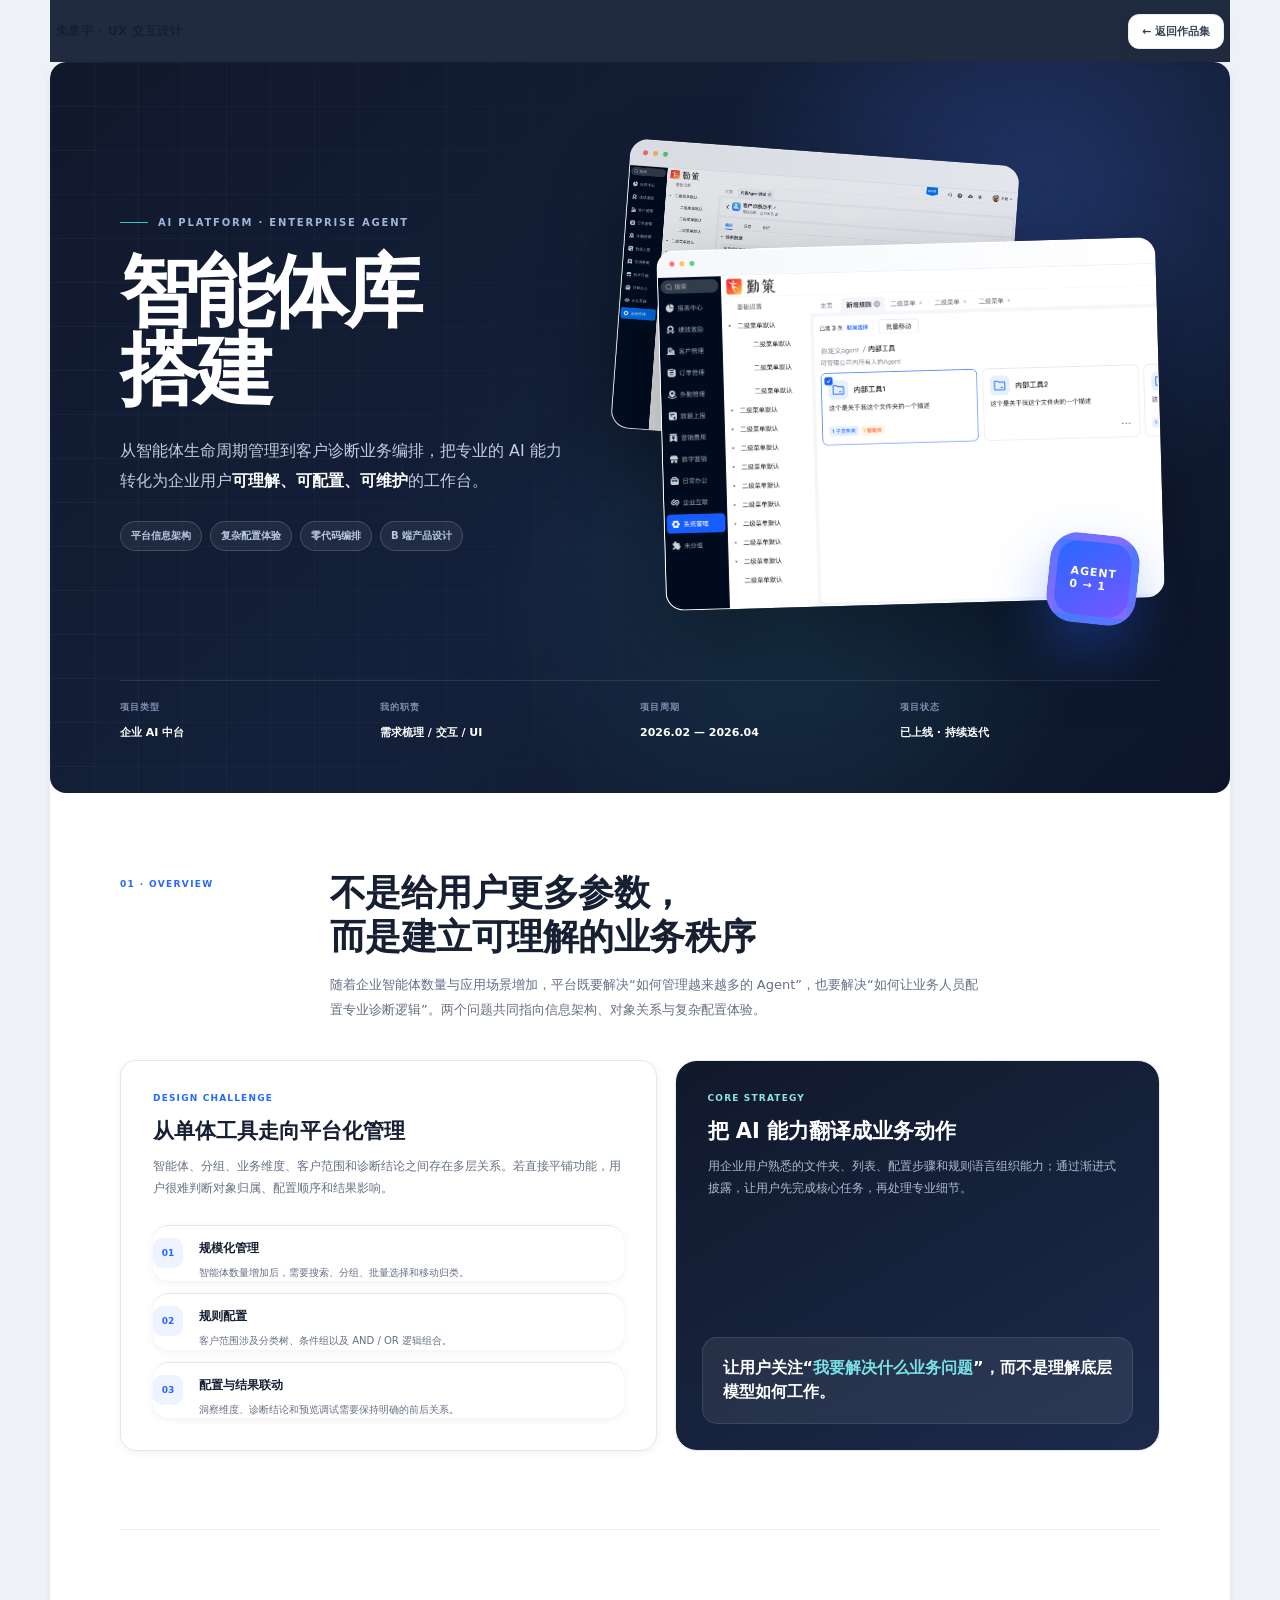
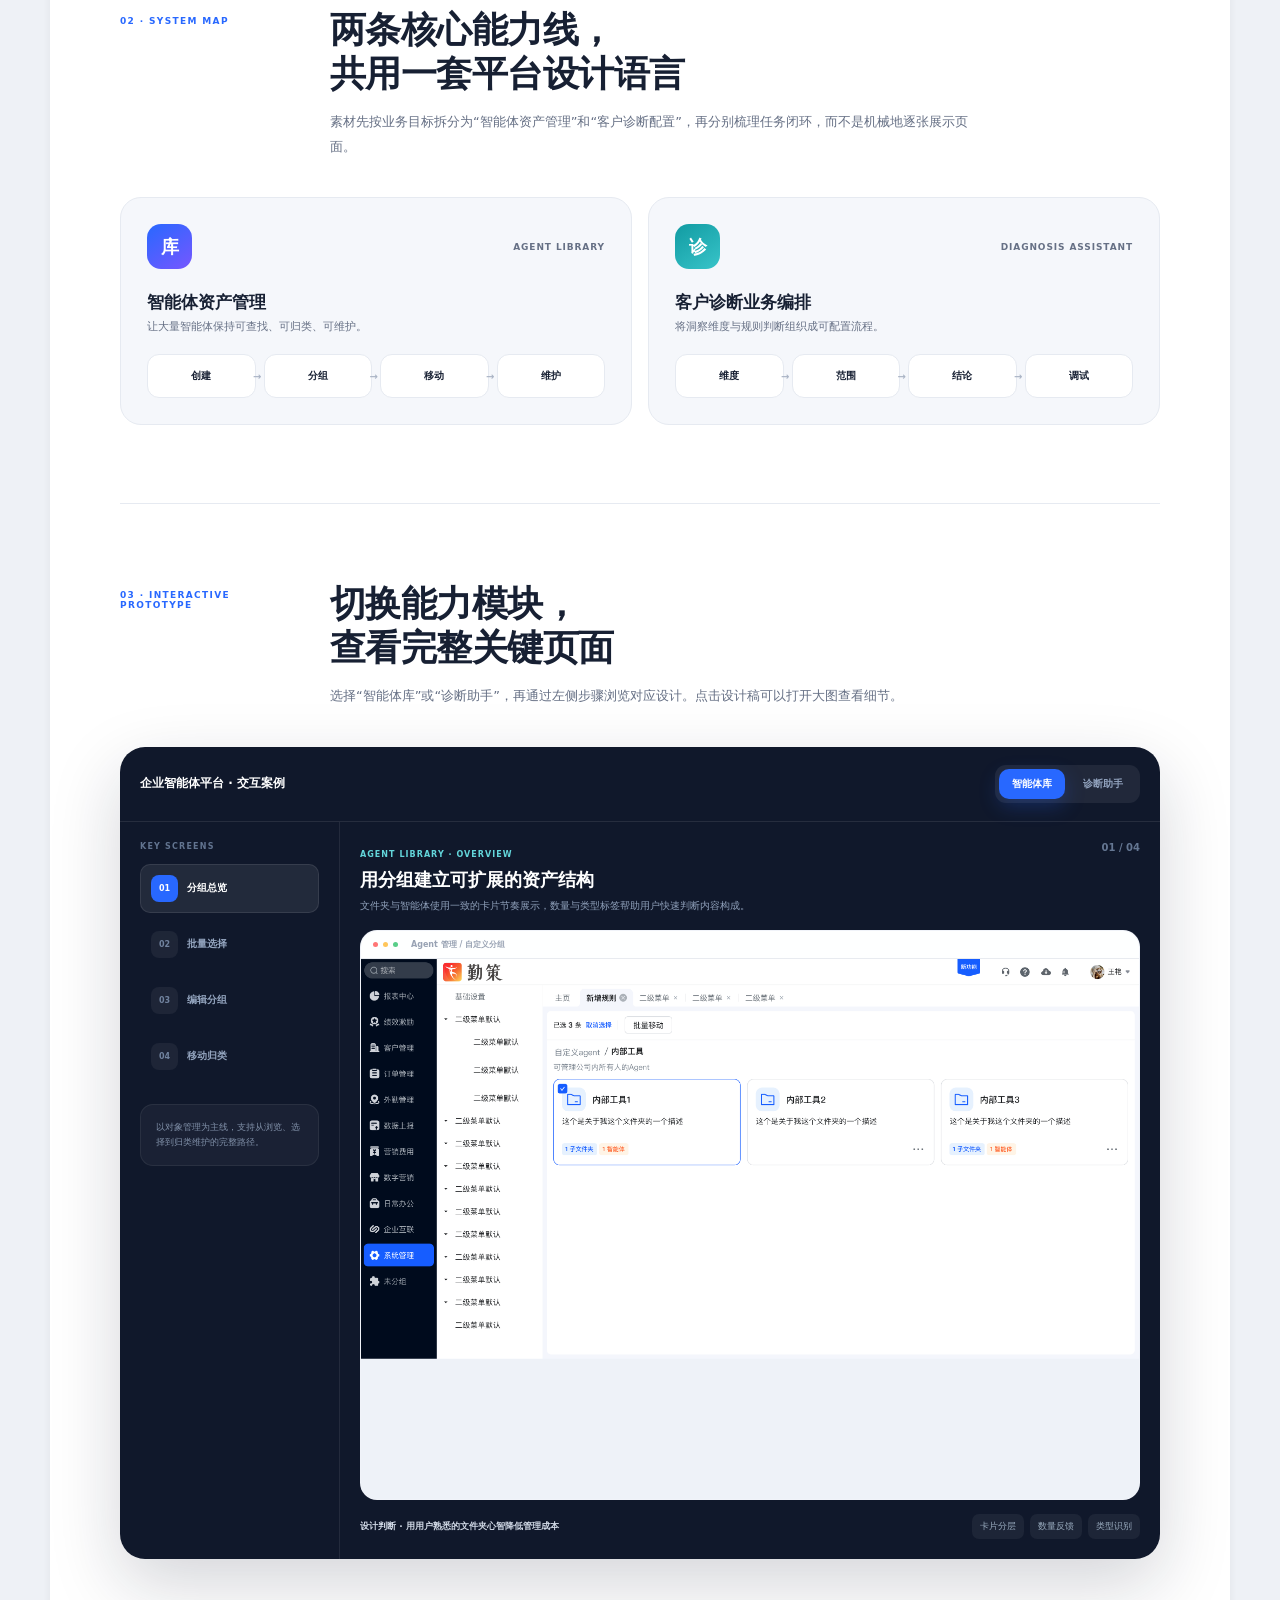
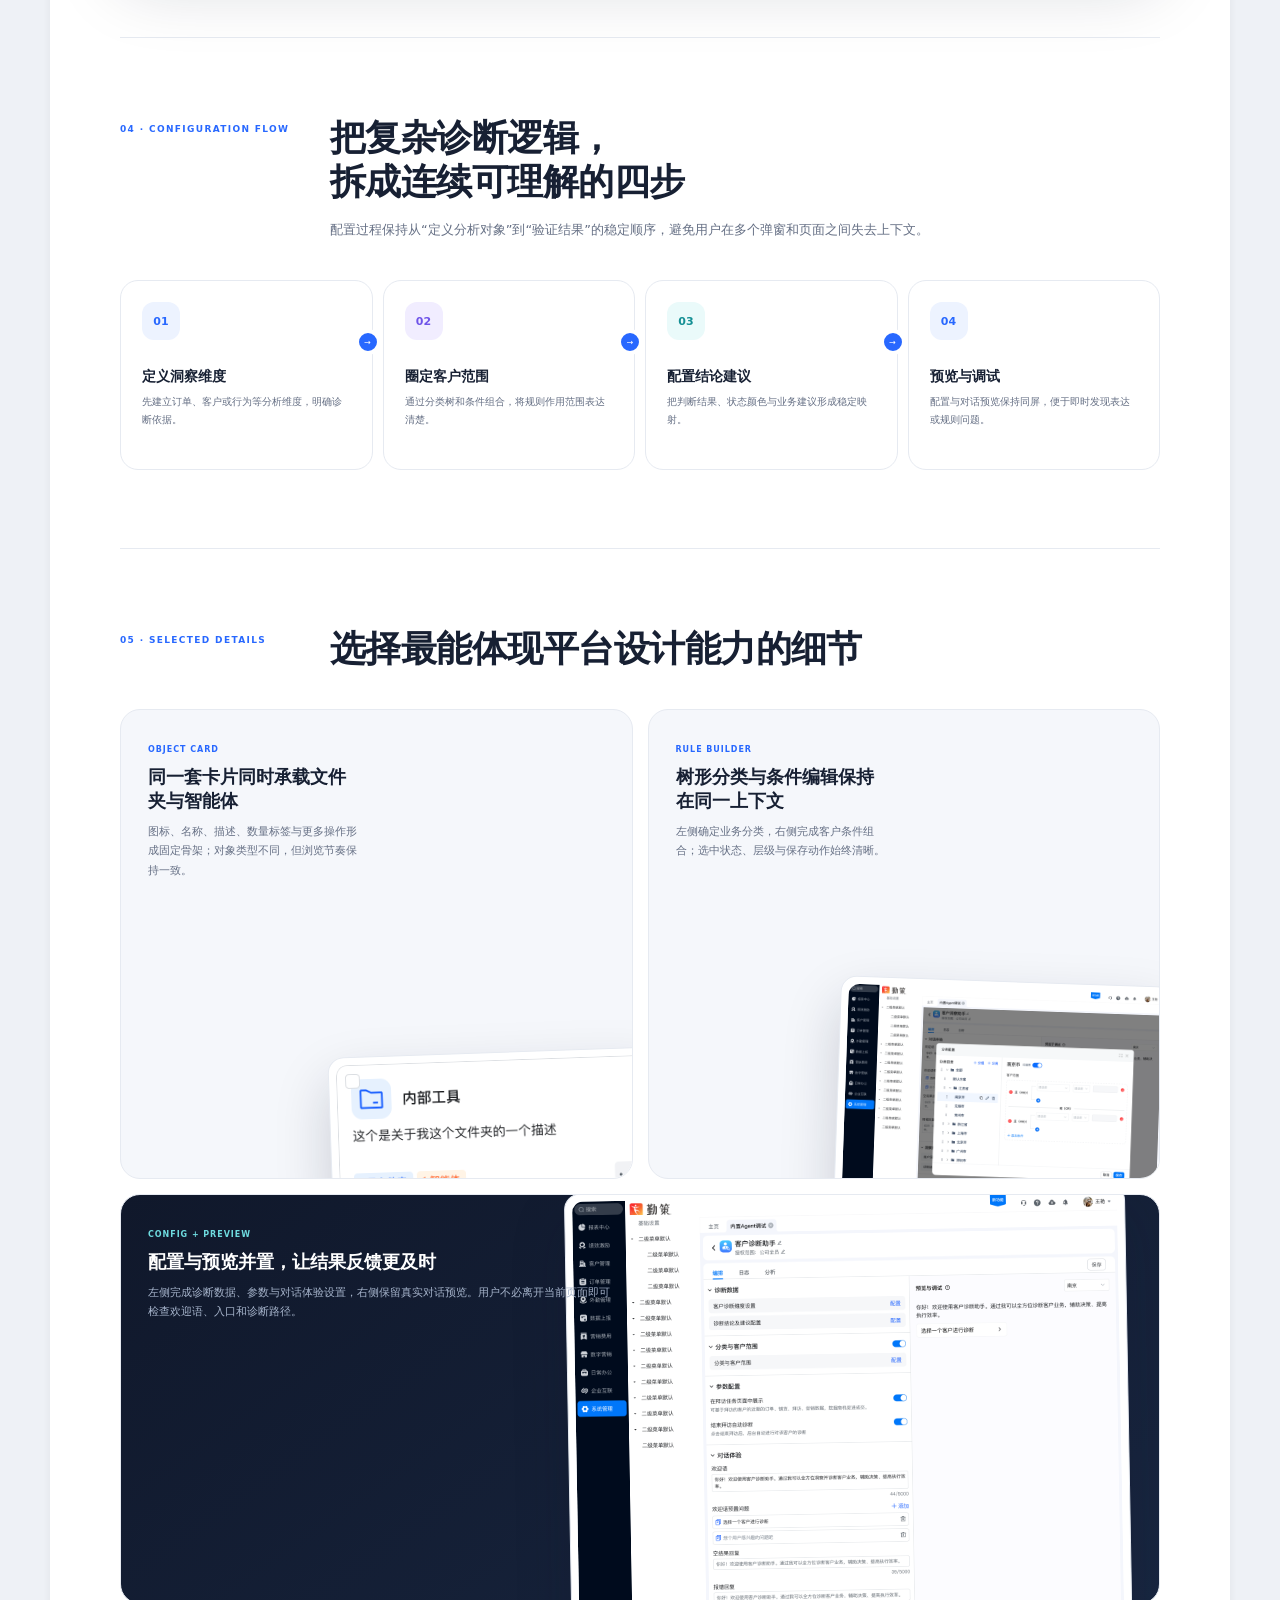
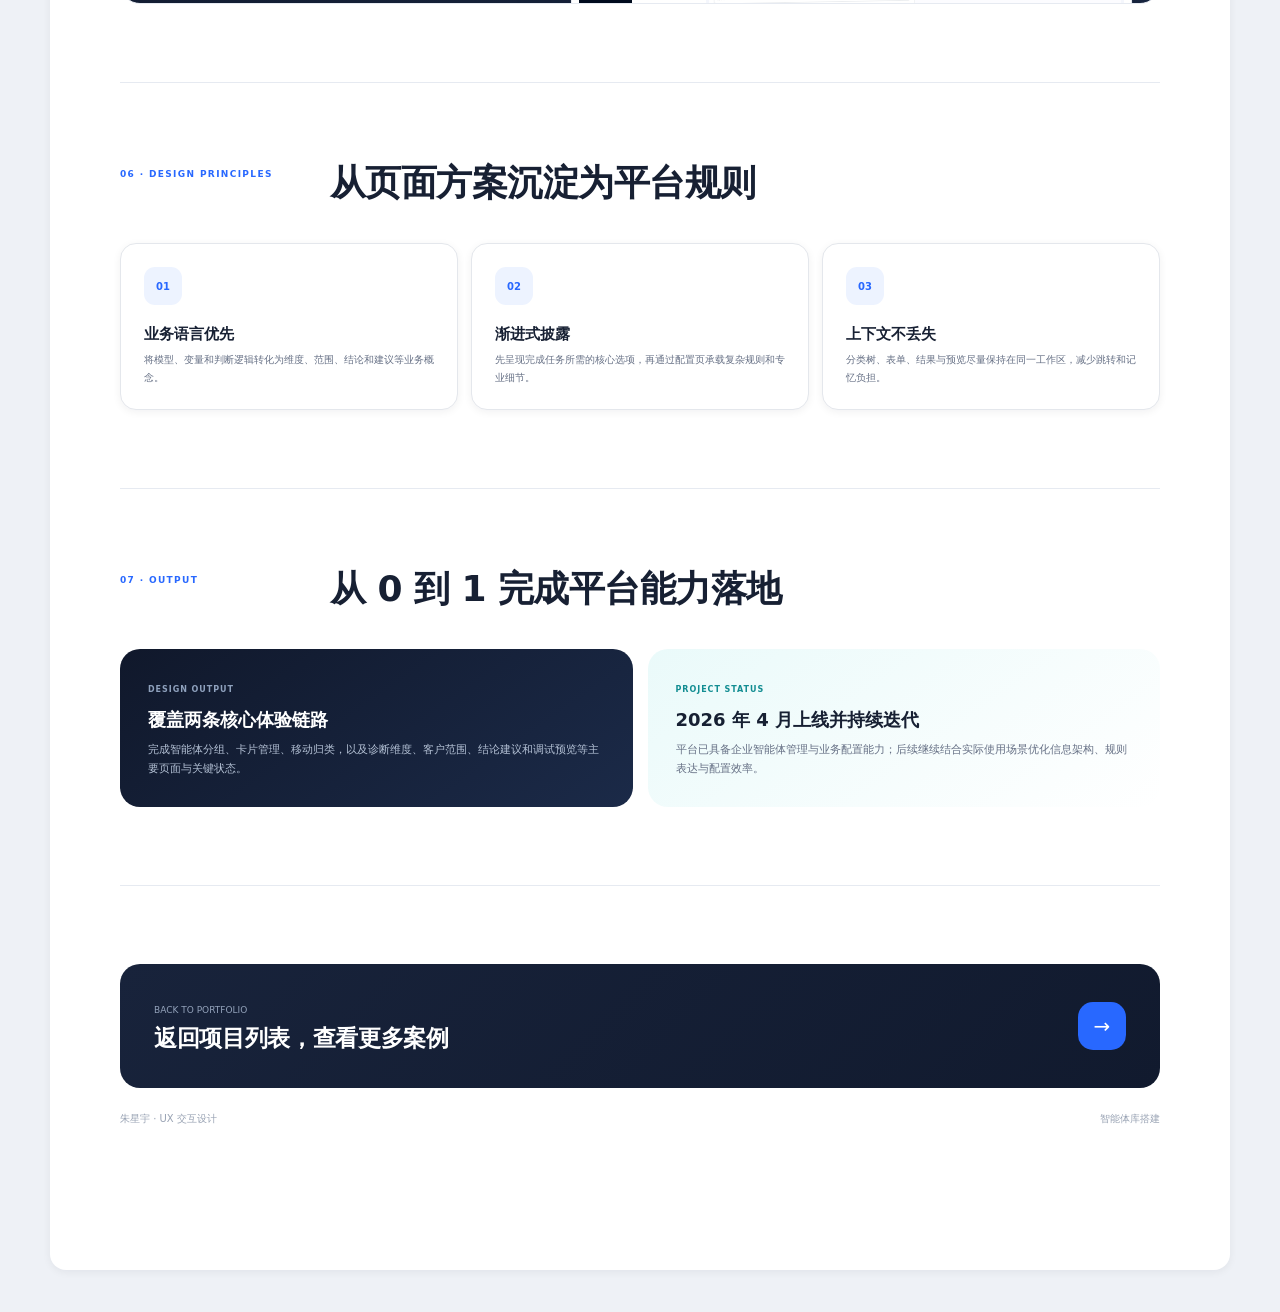
==== commit 2caa8a57: "Update portfolio" ====
--- a/agent-platform.html
+++ b/agent-platform.html
@@ -25,8 +25,9 @@
   .content{padding-left:max(10px,env(safe-area-inset-left));padding-right:max(10px,env(safe-area-inset-right))}
 }
 </style>
+  <link rel="stylesheet" href="assets/styles/component-preview.css">
 </head>
-<body>
+<body class="component-preview">
 <header class="toolbar"><a class="brand" href="index.html">朱星宇 · UX 交互设计</a><a class="back" href="index.html#projects">← 返回作品集</a></header>
 <main class="wrap"><article class="case">
 <section class="hero"><div class="hero-grid"><div><div class="eyebrow">AI PLATFORM · ENTERPRISE AGENT</div><h1>智能体库<br>搭建</h1><p class="hero-lead">从智能体生命周期管理到客户诊断业务编排，把专业的 AI 能力转化为企业用户<strong>可理解、可配置、可维护</strong>的工作台。</p><div class="chips"><span class="chip">平台信息架构</span><span class="chip">复杂配置体验</span><span class="chip">零代码编排</span><span class="chip">B 端产品设计</span></div></div><div class="hero-visual" aria-label="智能体平台设计稿展示"><div class="browser-card secondary"><img src="assets/images/agent-platform/diagnosis/overview.png" alt="客户诊断助手配置页面"></div><div class="browser-card primary"><img src="assets/images/agent-platform/library/library-overview.png" alt="智能体库自定义分组页面"></div><div class="hero-orb">AGENT<br>0 → 1</div></div></div><div class="hero-meta"><div class="meta-item"><span>项目类型</span><strong>企业 AI 中台</strong></div><div class="meta-item"><span>我的职责</span><strong>需求梳理 / 交互 / UI</strong></div><div class="meta-item"><span>项目周期</span><strong>2026.02 — 2026.04</strong></div><div class="meta-item"><span>项目状态</span><strong>已上线 · 持续迭代</strong></div></div></section>
--- a/assets/styles/component-preview.css
+++ b/assets/styles/component-preview.css
@@ -0,0 +1,229 @@
+/*
+ * ZXY component preview layer
+ * Arco-inspired tokenized component language for the static portfolio.
+ * This file is only loaded by the preview copy and does not modify the original site.
+ */
+.component-preview {
+  --ds-primary: #526dff;
+  --ds-primary-hover: #3f5be8;
+  --ds-primary-soft: #eef2ff;
+  --ds-cyan: #2fc5c9;
+  --ds-text-1: #172033;
+  --ds-text-2: #475467;
+  --ds-text-3: #667085;
+  --ds-border: #e4e7ec;
+  --ds-border-strong: #cfd5e2;
+  --ds-surface: #ffffff;
+  --ds-radius-sm: 6px;
+  --ds-radius-md: 10px;
+  --ds-radius-lg: 16px;
+  --ds-radius-xl: 22px;
+  --ds-shadow-sm: 0 2px 8px rgba(16, 24, 40, .06);
+  --ds-shadow-md: 0 12px 30px rgba(16, 24, 40, .10);
+  --ds-ease: cubic-bezier(.2,.8,.2,1);
+}
+
+.component-preview .toolbar {
+  background: rgba(20, 30, 52, .94);
+  border-bottom-color: rgba(255,255,255,.12);
+}
+
+.component-preview .toolbar__nav,
+.component-preview .button,
+.component-preview .filter-button,
+.component-preview .feature-btn,
+.component-preview .mode-tab,
+.component-preview .analysis-tab,
+.component-preview .chart-toggle,
+.component-preview .screen-btn,
+.component-preview .icon-button,
+.component-preview .demo-button,
+.component-preview .project-case-link {
+  border-radius: var(--ds-radius-md);
+  transition: color .2s var(--ds-ease), background .2s var(--ds-ease), border-color .2s var(--ds-ease), box-shadow .2s var(--ds-ease), transform .2s var(--ds-ease);
+}
+
+.component-preview .button,
+.component-preview .project-case-link,
+.component-preview .demo-button.primary,
+.component-preview .demo-button.is-primary {
+  background: var(--ds-primary);
+  border-color: var(--ds-primary);
+  box-shadow: 0 6px 16px rgba(82,109,255,.20);
+}
+
+.component-preview .button:hover,
+.component-preview .project-case-link:hover,
+.component-preview .demo-button.primary:hover,
+.component-preview .demo-button.is-primary:hover {
+  background: var(--ds-primary-hover);
+  border-color: var(--ds-primary-hover);
+  box-shadow: 0 9px 22px rgba(82,109,255,.28);
+  transform: translateY(-1px);
+}
+
+.component-preview .button:focus-visible,
+.component-preview .project-case-link:focus-visible,
+.component-preview .filter-button:focus-visible,
+.component-preview .feature-btn:focus-visible,
+.component-preview .mode-tab:focus-visible,
+.component-preview .analysis-tab:focus-visible,
+.component-preview .chart-toggle:focus-visible,
+.component-preview .screen-btn:focus-visible,
+.component-preview .icon-button:focus-visible,
+.component-preview .demo-button:focus-visible,
+.component-preview a:focus-visible {
+  outline: 3px solid rgba(82,109,255,.28);
+  outline-offset: 2px;
+}
+
+.component-preview .page {
+  border-radius: var(--ds-radius-sm);
+  box-shadow: 0 20px 60px rgba(16,24,40,.12);
+}
+
+.component-preview .hero,
+.component-preview .page-header,
+.component-preview .project,
+.component-preview .case,
+.component-preview .design-card,
+.component-preview .highlight,
+.component-preview .detail-card,
+.component-preview .principle,
+.component-preview .context-card,
+.component-preview .outcome-card,
+.component-preview .fact,
+.component-preview .kpi-card,
+.component-preview .education-card,
+.component-preview .skill-card,
+.component-preview .advantage,
+.component-preview .overview-card,
+.component-preview .problem,
+.component-preview .result,
+.component-preview .reflection-card {
+  border-radius: var(--ds-radius-lg);
+}
+
+.component-preview .project,
+.component-preview .case,
+.component-preview .design-card,
+.component-preview .highlight,
+.component-preview .detail-card,
+.component-preview .principle,
+.component-preview .context-card,
+.component-preview .outcome-card,
+.component-preview .fact,
+.component-preview .kpi-card,
+.component-preview .overview-card,
+.component-preview .problem,
+.component-preview .result,
+.component-preview .reflection-card {
+  border-color: var(--ds-border);
+  box-shadow: var(--ds-shadow-sm);
+}
+
+.component-preview .project:hover,
+.component-preview .case:hover,
+.component-preview .design-card:hover,
+.component-preview .highlight:hover,
+.component-preview .detail-card:hover,
+.component-preview .kpi-card:hover,
+.component-preview .overview-card:hover {
+  border-color: rgba(82,109,255,.36);
+  box-shadow: var(--ds-shadow-md);
+  transform: translateY(-2px);
+}
+
+.component-preview .tag,
+.component-preview .hero-tag,
+.component-preview .chip,
+.component-preview .case-badge,
+.component-preview .project-status,
+.component-preview .date-chip,
+.component-preview .feature-index,
+.component-preview .module-tags span,
+.component-preview .branch-tag,
+.component-preview .exclude-chip {
+  border-radius: 999px;
+}
+
+.component-preview .hero-tag,
+.component-preview .tag {
+  border: 1px solid rgba(82,109,255,.12);
+}
+
+.component-preview .chip {
+  border-color: rgba(255,255,255,.16);
+}
+
+.component-preview .section-title::before,
+.component-preview .page-header__mark::before {
+  border-radius: 999px;
+}
+
+.component-preview .section-title,
+.component-preview .page-header h2,
+.component-preview .project__head h3,
+.component-preview .case h2,
+.component-preview .detail-card h3,
+.component-preview .highlight h3 {
+  letter-spacing: -.015em;
+}
+
+.component-preview .project__number,
+.component-preview .feature-index,
+.component-preview .principle-num,
+.component-preview .module-num,
+.component-preview .fact-num {
+  box-shadow: 0 0 0 4px rgba(82,109,255,.08);
+}
+
+.component-preview .lightbox {
+  backdrop-filter: blur(10px);
+}
+
+.component-preview .lightbox-close {
+  border-radius: 999px;
+}
+
+@media (max-width: 760px) {
+  .component-preview .page {
+    border-radius: 0;
+    box-shadow: none;
+  }
+
+  .component-preview .hero,
+  .component-preview .page-header {
+    border-radius: var(--ds-radius-xl);
+  }
+
+  .component-preview .project,
+  .component-preview .case,
+  .component-preview .design-card,
+  .component-preview .highlight,
+  .component-preview .detail-card,
+  .component-preview .principle,
+  .component-preview .context-card,
+  .component-preview .outcome-card,
+  .component-preview .fact,
+  .component-preview .kpi-card,
+  .component-preview .education-card,
+  .component-preview .skill-card,
+  .component-preview .advantage,
+  .component-preview .overview-card,
+  .component-preview .problem,
+  .component-preview .result,
+  .component-preview .reflection-card {
+    border-radius: var(--ds-radius-lg);
+  }
+
+  .component-preview .project:hover,
+  .component-preview .case:hover,
+  .component-preview .design-card:hover,
+  .component-preview .highlight:hover,
+  .component-preview .detail-card:hover,
+  .component-preview .kpi-card:hover,
+  .component-preview .overview-card:hover {
+    transform: none;
+  }
+}
